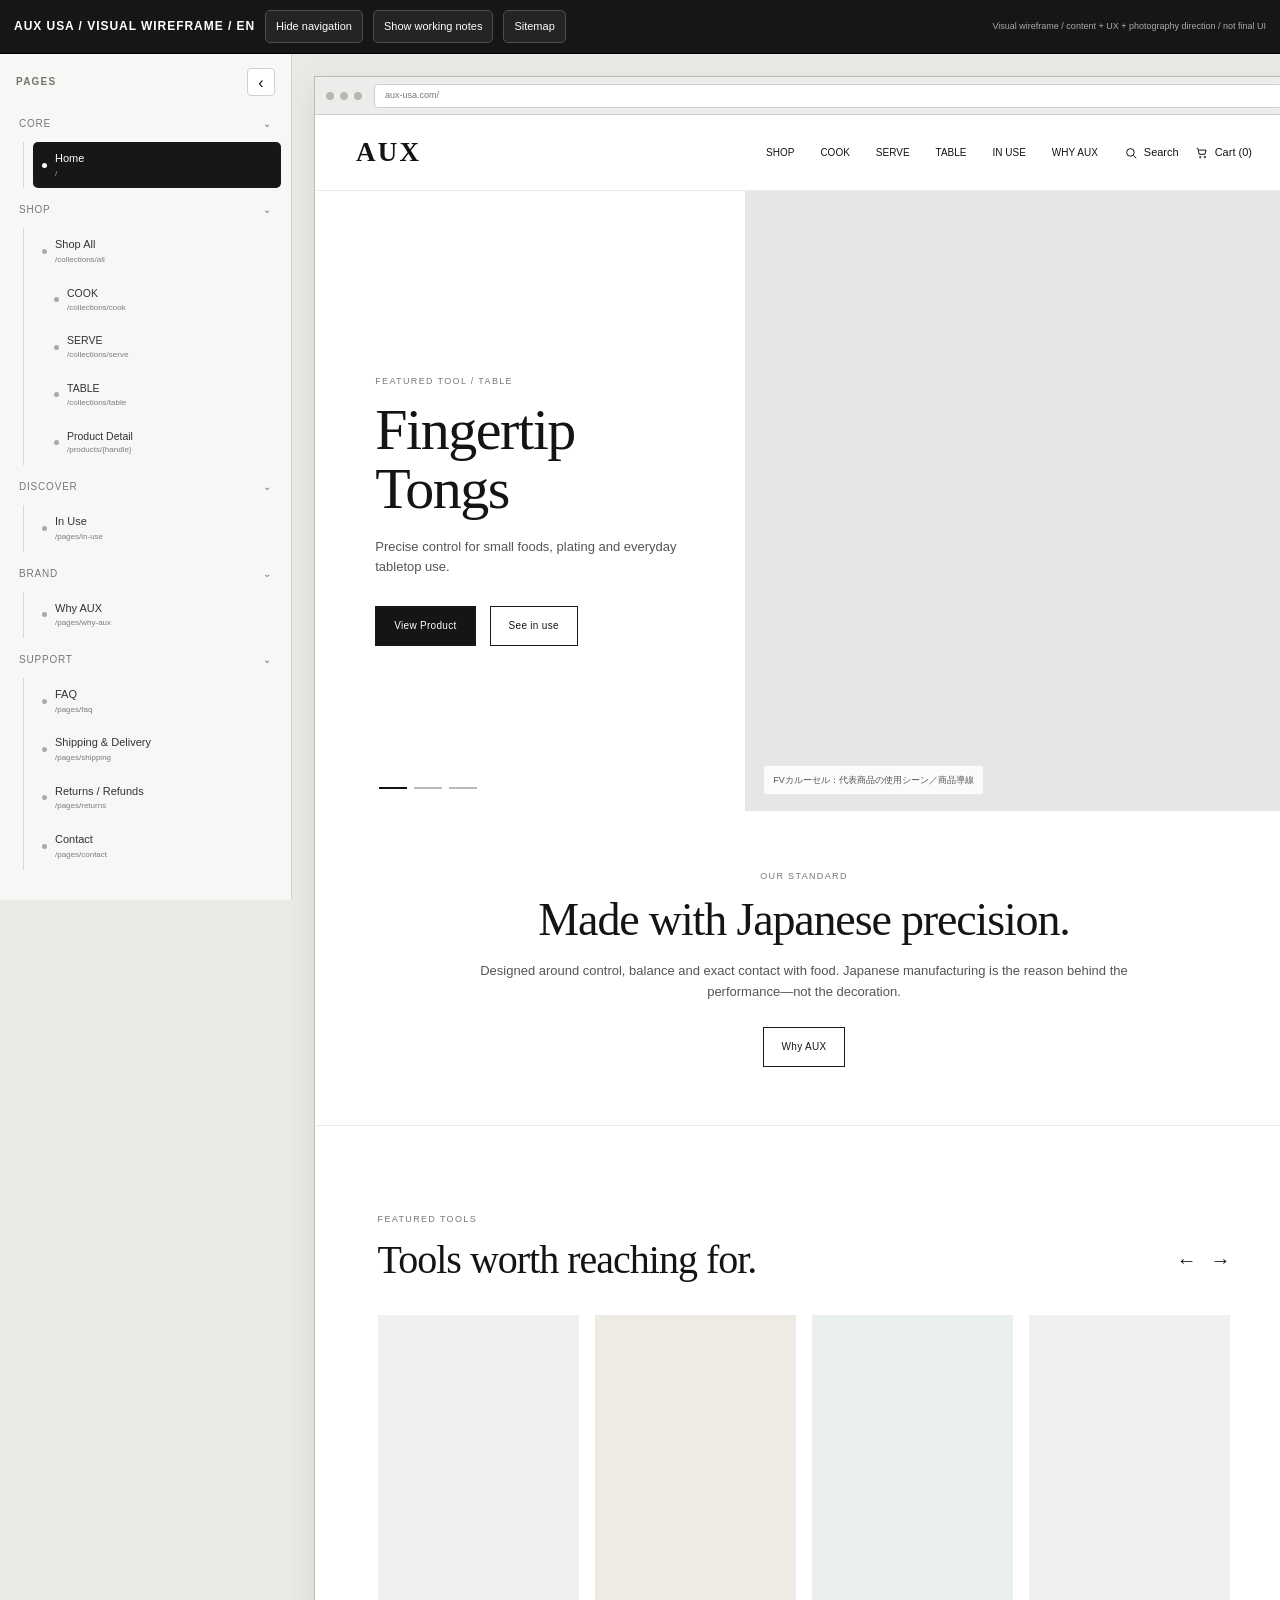
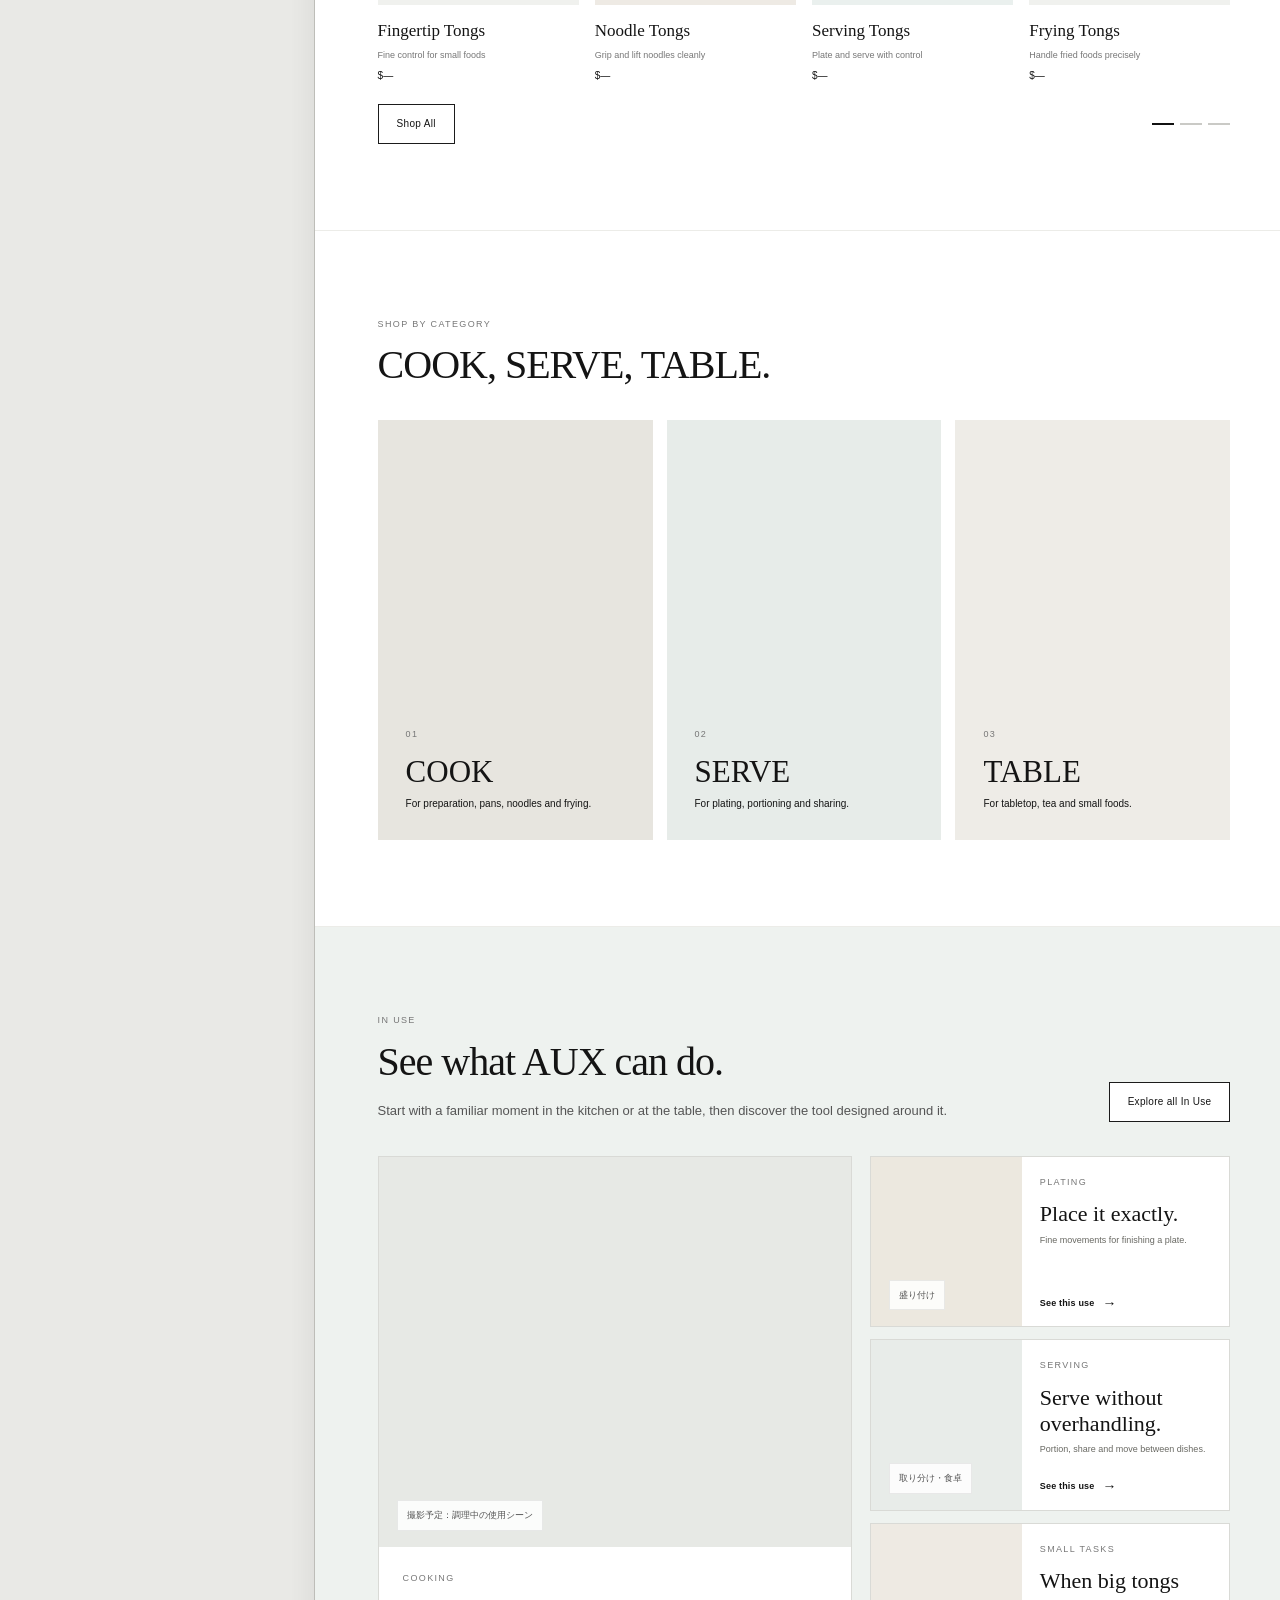
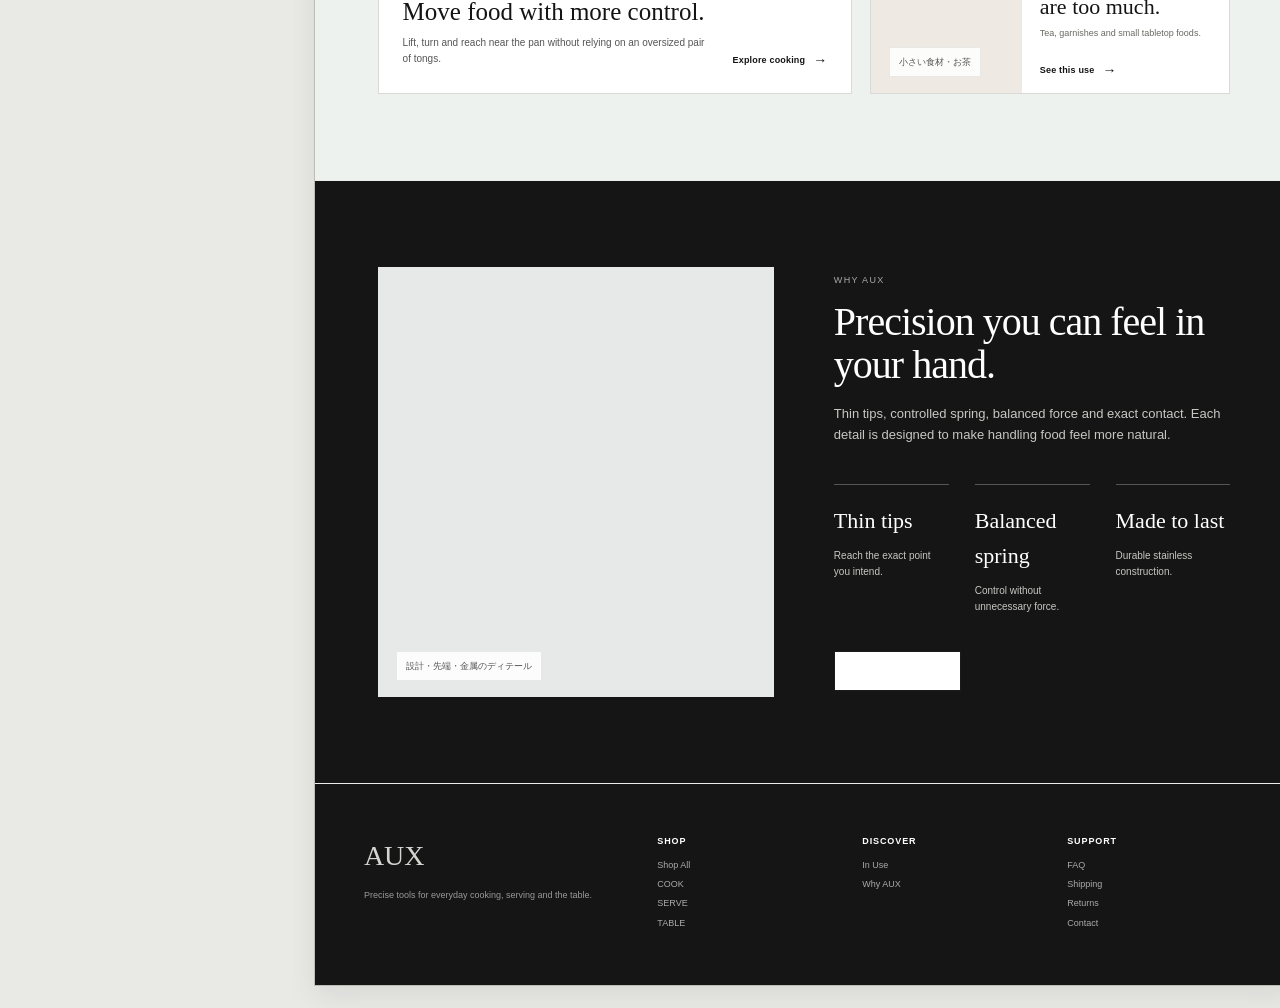
==== wireframe-en.html @ 01fc5cff "Add English visual wireframe entry point" ====
<!doctype html>
<html lang="en">
<head>
<meta charset="utf-8" />
<meta name="viewport" content="width=device-width,initial-scale=1" />
<title>AUX USA / Visual Wireframe / EN</title>
<link rel="stylesheet" href="wf-base.css" />
<link rel="stylesheet" href="wf-components.css" />
<link rel="stylesheet" href="wf-strategy-fixes.css" />
<style>
  .ja-note{display:none!important}
</style>
</head>
<body>
<div class="app" id="app">
  <div class="toolbar">
    <strong>AUX USA / VISUAL WIREFRAME / EN</strong>
    <button class="toolbtn" id="sideToggle">Hide navigation</button>
    <button class="toolbtn" id="metaToggle">Show working notes</button>
    <a class="toolbtn" href="index.html" style="text-decoration:none">Sitemap</a>
    <span class="grow"></span>
    <span style="font-size:9px;color:#aaa">Visual wireframe / content + UX + photography direction / not final UI</span>
  </div>
  <div class="layout" id="layout">
    <aside class="sidebar">
      <div class="side-head"><div class="side-title">PAGES</div><button class="collapse-side" id="sideIcon">‹</button></div>
      <div id="pageNav"></div>
    </aside>
    <main class="workspace"><div class="browser" id="browser"></div></main>
  </div>
</div>
<script src="wf-1.js"></script>
<script src="wf-2.js"></script>
<script src="wf-fv-rollback.js"></script>
<script src="wf-3.js"></script>
<script src="wf-4.js"></script>
<script src="wf-5.js"></script>
<script src="wf-6.js"></script>
<script src="wf-en-overrides.js"></script>
</body>
</html>
---- wf-base.css ----
:root{
  --app:#e9e9e6; --paper:#fff; --ink:#141414; --muted:#6f716e; --line:#d9dad6;
  --base:#ffffff; --main:#151515; --accent:#eef2ef;
  --soft:var(--accent); --warm:var(--accent); --cool:var(--accent); --metal:#d6d9d8;
  --sidebar:292px; --toolbar:54px; --radius:2px;
  --display: Georgia, "Times New Roman", serif;
  --sans: -apple-system,BlinkMacSystemFont,"Helvetica Neue",Arial,"Yu Gothic",Meiryo,sans-serif;
}
*{box-sizing:border-box} html{scroll-behavior:smooth} body{margin:0;background:var(--app);color:var(--ink);font-family:var(--sans);line-height:1.6}
button,a{font:inherit;color:inherit}.app{min-height:100vh}.toolbar{height:var(--toolbar);position:sticky;top:0;z-index:100;background:#161616;color:#fff;display:flex;align-items:center;gap:10px;padding:0 14px;border-bottom:1px solid #000}.toolbar strong{font-size:12px;letter-spacing:.08em}.toolbar .grow{flex:1}.toolbtn{border:1px solid #4e4e4e;background:#242424;color:#fff;border-radius:5px;padding:7px 10px;font-size:11px;cursor:pointer;text-decoration:none}.toolbtn:hover{background:#333}.toolbtn.active{background:#fff;color:#111;border-color:#fff}.layout{display:grid;grid-template-columns:var(--sidebar) minmax(0,1fr);min-height:calc(100vh - var(--toolbar));transition:grid-template-columns .2s ease}.layout.side-collapsed{grid-template-columns:58px minmax(0,1fr)}
.sidebar{position:sticky;top:var(--toolbar);height:calc(100vh - var(--toolbar));background:#f7f7f5;border-right:1px solid #cfcfcb;overflow:auto;padding:14px 10px;transition:padding .2s}.side-collapsed .sidebar{padding:14px 8px}.side-head{display:flex;align-items:center;justify-content:space-between;gap:8px;margin:0 6px 12px}.side-title{font-size:10px;font-weight:700;letter-spacing:.12em;color:#73736f}.collapse-side{border:1px solid #d0d0cc;background:#fff;width:28px;height:28px;border-radius:4px;cursor:pointer}.side-collapsed .side-title,.side-collapsed .group-label,.side-collapsed .nav-text,.side-collapsed .subnav,.side-collapsed .group-chevron{display:none}.side-collapsed .collapse-side{margin:auto}.nav-group{margin:6px 0}.group-btn{width:100%;display:flex;align-items:center;gap:8px;border:0;background:transparent;padding:8px 9px;font-size:10px;color:#777;text-transform:uppercase;letter-spacing:.08em;cursor:pointer}.group-chevron{margin-left:auto;font-size:10px;transition:transform .15s}.nav-group.closed .group-chevron{transform:rotate(-90deg)}.subnav{display:block;margin-left:13px;border-left:1px solid #d8d8d4;padding-left:9px}.nav-group.closed .subnav{display:none}.page-link{width:100%;border:0;background:transparent;text-align:left;display:flex;align-items:center;gap:8px;padding:8px 9px;margin:2px 0;border-radius:5px;font-size:11px;color:#333;cursor:pointer}.page-link:hover{background:#ecece8}.page-link.active{background:#171717;color:#fff}.page-link .dotnav{width:5px;height:5px;background:#aaa;border-radius:50%;flex:0 0 auto}.page-link.active .dotnav{background:#fff}.page-link.level2{font-size:10.5px}.page-link small{display:block;font-size:8px;opacity:.62}.workspace{padding:22px;overflow:auto;min-width:0}.side-collapsed .workspace{padding-left:28px}.browser{width:min(1440px,100%);min-width:980px;margin:0 auto;background:var(--paper);border:1px solid #bdbdb8;box-shadow:0 10px 30px rgba(0,0,0,.08)}.browser-chrome{height:38px;background:#ececea;border-bottom:1px solid #cfcfcb;display:flex;align-items:center;padding:0 11px;gap:6px}.traffic{width:8px;height:8px;border-radius:50%;background:#b7b7b3}.address{margin-left:6px;background:#fff;border:1px solid #d0d0cc;border-radius:4px;height:24px;display:flex;align-items:center;padding:0 10px;font-size:9px;color:#777;flex:1}.site-header{height:76px;padding:0 4.2%;display:flex;align-items:center;border-bottom:1px solid #ecece8;background:#fff;gap:30px}.logo{font-family:var(--display);font-size:27px;letter-spacing:.08em;font-weight:700}.globalnav{display:flex;gap:26px;font-size:10px;text-transform:uppercase;letter-spacing:.09em;flex:1}.actions{display:flex;gap:12px;font-size:11px}.page-meta{display:none;background:#f1f1ee;border-bottom:1px solid #ddd;padding:10px 4.2%;font-size:10px;color:#62625e}.show-meta .page-meta{display:block}.page-meta b{color:#222}.page{background:#fff}.section{padding:86px 6.4%;border-bottom:1px solid #ecece8;position:relative}.section.compact{padding-top:58px;padding-bottom:58px}.section.soft{background:var(--soft)}.section.warm{background:var(--warm)}.section.cool{background:var(--cool)}.section.dark{background:var(--main);color:#fff}.eyebrow{font-size:9px;letter-spacing:.15em;text-transform:uppercase;color:#777;margin-bottom:12px}.dark .eyebrow{color:#aaa}.display{font-family:var(--display);font-weight:400;letter-spacing:-.025em}.h1{font-size:58px;line-height:1.02;margin:0;max-width:780px}.h2{font-size:40px;line-height:1.08;margin:0}.h3{font-family:var(--display);font-size:25px;font-weight:400;line-height:1.2;margin:0}.lead{font-size:13px;color:#555;max-width:600px;margin:18px 0 0}.dark .lead{color:#c7c7c3}.tiny{font-size:10px;color:#777}.row{display:flex;gap:14px;align-items:center;flex-wrap:wrap}.btn{display:inline-flex;align-items:center;justify-content:center;text-decoration:none;border:1px solid #1b1b1b;padding:11px 18px;font-size:10px;letter-spacing:.03em;background:#fff;min-height:40px}.btn.black{background:var(--main);color:#fff}.btn.ghost{background:transparent}.hero{padding:0;overflow:hidden}.hero-stage{height:620px;display:grid;grid-template-columns:44% 56%;position:relative}.hero-copy{padding:88px 9% 70px 14%;display:flex;flex-direction:column;justify-content:center;background:var(--base)}.hero-copy .lead{max-width:420px}.hero-visual{position:relative;background:linear-gradient(145deg,#dfe4e2 0%,#f1eee7 45%,#cfd4d1 100%);overflow:hidden}.photo-label{position:absolute;left:18px;bottom:16px;background:rgba(255,255,255,.86);padding:7px 9px;font-size:9px;color:#555;border:1px solid rgba(0,0,0,.08)}.hero-pages{position:absolute;left:6.5%;bottom:22px;display:flex;gap:7px}.hero-pages span{width:28px;height:2px;background:#bbb}.hero-pages .on{background:#111}.split{display:grid;grid-template-columns:1fr 1fr;gap:7%;align-items:center}.split.reverse .visualbox{order:2}.visualbox{min-height:430px;background:linear-gradient(145deg,#ecebe6,#d9dcda);position:relative;overflow:hidden}.visualbox.food{background:linear-gradient(140deg,#e6e0d6 0,#f3f2ed 50%,#d6ddd8 100%)}.visualbox.table{background:linear-gradient(150deg,#dfddd6,#f7f6f0)}.visualbox.metal{background:linear-gradient(135deg,#f4f4f2,#c6ccca 48%,#e8e9e6)}.caption{font-size:9px;color:#777;margin-top:9px}.ref{display:none;position:absolute;right:18px;top:16px;background:#fff;border:1px solid #c9c9c5;color:#5a5a56;padding:4px 7px;font-size:8px;letter-spacing:.04em}.show-meta .ref{display:block}.brand-intro{text-align:center;max-width:850px;margin:0 auto}.brand-intro .h2{font-size:46px}.brand-intro .lead{margin:16px auto 0;max-width:650px}.product-strip{display:grid;grid-template-columns:repeat(4,1fr);gap:16px;margin-top:34px}.product-card{position:relative}.product-img{height:290px;background:linear-gradient(145deg,#f2f2ef,#dcdedb);position:relative;overflow:hidden}.product-img.warm{background:linear-gradient(145deg,#f1ede6,#ddd9d1)}.product-img.cool{background:linear-gradient(145deg,#eef3f2,#d7dfdd)}.product-name{font-family:var(--display);font-size:17px;margin-top:12px}.product-sub{font-size:9px;color:#777;margin-top:4px}.price{font-size:10px;margin-top:5px}.slider-foot{display:flex;justify-content:space-between;align-items:center;margin-top:20px}.pager{display:flex;gap:6px}.pager span{width:22px;height:2px;background:#cacac6}.pager span.on{background:#111}.cat-grid{display:grid;grid-template-columns:repeat(3,1fr);gap:14px;margin-top:34px}.cat{min-height:420px;position:relative;padding:28px;background:linear-gradient(150deg,#e8e6df,#d8ddda);display:flex;flex-direction:column;justify-content:flex-end;overflow:hidden}.cat:nth-child(2){background:linear-gradient(150deg,#e1e6e4,#f1eee7)}.cat:nth-child(3){background:linear-gradient(150deg,#eceae5,#d4d8d7)}.cat .h3{font-size:31px}.cat p{font-size:10px;margin:6px 0 0}.cat .scene-grid{display:grid;grid-template-columns:1.25fr .75fr .75fr;grid-template-rows:270px 270px;gap:14px;margin-top:32px}.scene{position:relative;background:linear-gradient(145deg,#ece9e1,#d6dbd8);padding:24px;display:flex;align-items:flex-end}.scene.big{grid-row:1/3}.scene:nth-child(3){background:linear-gradient(145deg,#e8eceb,#d9d5cd)}.scene:nth-child(4){background:linear-gradient(145deg,#e8e4dc,#f4f3ee)}.scene strong{font-family:var(--display);font-size:24px;font-weight:400}.scene small{display:block;font-size:9px;color:#666;margin-top:3px}.proof-grid{display:grid;grid-template-columns:repeat(3,1fr);gap:26px;margin-top:38px}.proof{border-top:1px solid #aaa;padding-top:18px}.proof b{font-family:var(--display);font-size:22px;font-weight:400}.proof p{font-size:10px;color:#666}.collection-hero{display:grid;grid-template-columns:38% 62%;min-height:460px}.collection-copy{padding:76px 15% 60px 16%;display:flex;flex-direction:column;justify-content:center}.collection-visual{background:linear-gradient(150deg,#e7e4dc,#d7ddda);position:relative}.filterbar{display:flex;gap:20px;justify-content:space-between;align-items:center;border-top:1px solid #ddd;border-bottom:1px solid #ddd;padding:16px 0;font-size:10px;margin-top:30px}.grid-products{display:grid;grid-template-columns:repeat(3,1fr);gap:24px 16px;margin-top:30px}.grid-products .product-img{height:330px}.inuse-list{display:grid;grid-template-columns:1fr 1fr;gap:14px;margin-top:30px}.use-card{min-height:430px;background:linear-gradient(145deg,#e6e2da,#d6ddda);padding:28px;display:flex;flex-direction:column;justify-content:flex-end}.use-card:nth-child(even){background:linear-gradient(145deg,#eff1ef,#ddd8d0)}.use-card .h3{font-size:30px}.use-products{display:flex;gap:7px;margin-top:12px}.chip{border:1px solid rgba(0,0,0,.25);background:rgba(255,255,255,.56);padding:5px 7px;font-size:8px}.pdp-top{display:grid;grid-template-columns:58% 42%;min-height:690px}.gallery{display:grid;grid-template-columns:1fr 1fr;gap:1px;background:#fff}.gallery .g{min-height:345px;background:linear-gradient(145deg,#efefec,#d8dcda);position:relative}.gallery .g:first-child{grid-row:span 2;min-height:690px;background:linear-gradient(145deg,#eeeae2,#d2d9d6)}.buybox{padding:68px 12%;position:sticky;top:0;align-self:start}.buybox .h2{font-size:39px}.stars{font-size:10px;letter-spacing:.08em;margin-top:12px}.buybox .price-big{font-size:18px;margin:12px 0}.divider{border-top:1px solid #ddd;margin:24px 0}.qty{display:flex;border:1px solid #aaa;width:110px;justify-content:space-between;padding:8px 11px;font-size:10px}.add{width:100%;margin-top:12px;background:#111;color:#fff;border:0;padding:14px;font-size:10px}.feature-stack .split{min-height:560px}.feature-copy{padding:30px 7%}.feature-copy .h2{font-size:34px}.specs{display:grid;grid-template-columns:repeat(4,1fr);gap:1px;background:#ddd;margin-top:28px;border:1px solid #ddd}.spec{background:#fff;padding:20px}.spec b{font-family:var(--display);font-size:18px;font-weight:400}.spec small{font-size:9px;color:#777;display:block}.compare{display:grid;grid-template-columns:repeat(3,1fr);gap:14px;margin-top:30px}.compare-card{border:1px solid #ddd;padding:18px}.compare-card .product-img{height:190px}.why-hero{padding:120px 8%;text-align:center;background:linear-gradient(160deg,#f5f4ef,#e7ece9)}.why-hero .h1{margin:0 auto;max-width:900px}.why-hero .lead{margin:22px auto 0}
---- wf-components.css ----
.story-steps{display:grid;grid-template-columns:repeat(4,1fr);gap:16px;margin-top:38px}.story-step{padding:24px;border-top:1px solid #999}.story-step span{font-family:var(--display);font-size:36px;color:#bbb}.story-step b{display:block;margin:10px 0 5px;font-size:11px}.story-step p{font-size:9px;color:#666}.support{max-width:860px;margin:0 auto}.faq-item{padding:20px 0;border-bottom:1px solid #ddd}.faq-q{display:flex;justify-content:space-between;font-size:12px;font-weight:600}.faq-a{font-size:10px;color:#666;margin-top:9px}.info-table{border-top:1px solid #ddd;margin-top:26px}.info-row{display:grid;grid-template-columns:190px 1fr;padding:16px 0;border-bottom:1px solid #ddd;font-size:10px}.form{display:grid;grid-template-columns:1fr 1fr;gap:14px;margin-top:28px}.field{display:flex;flex-direction:column;gap:6px;font-size:9px}.field.full{grid-column:1/-1}.input{border:1px solid #bbb;height:42px;background:#fff}.textarea{height:130px}.site-footer{padding:50px 5%;background:#161616;color:#d4d4d0}.footer-grid{display:grid;grid-template-columns:1.5fr repeat(3,1fr);gap:28px}.footer-logo{font-family:var(--display);font-size:28px}.footer-col b{display:block;font-size:9px;text-transform:uppercase;letter-spacing:.1em;color:#fff;margin-bottom:9px}.footer-col span{display:block;font-size:9px;color:#aaa;margin:5px 0}.anno{display:none;border:1px dashed #a7a7a3;background:#f3f3f0;padding:10px 12px;font-size:9px;color:#555;margin-top:14px}.show-meta .anno{display:block}.arrow{font-size:20px}.mobile-note{display:none}
@media(max-width:1000px){.browser{min-width:880px}.workspace{padding:12px}.h1{font-size:48px}.product-strip{grid-template-columns:repeat(2,1fr)}.cat-grid{grid-template-columns:1fr 1fr}.cat-grid .cat:last-child{grid-column:1/-1}.globalnav{display:none}.pdp-top{grid-template-columns:55% 45%}}
.clickable,[data-go],[data-anchor]{cursor:pointer}.clickable{transition:opacity .16s ease,transform .16s ease}.clickable:hover{opacity:.88}.product-card.clickable:hover{transform:translateY(-2px)}
.site-header{justify-content:space-between}.header-right{margin-left:auto;display:flex;align-items:center;gap:26px}.globalnav{flex:none;align-items:center}.globalnav button,.actions button{border:0;background:transparent;padding:0;color:inherit;font:inherit;cursor:pointer}.globalnav button:hover,.actions button:hover{text-decoration:underline;text-underline-offset:4px}.actions{display:flex;gap:16px;align-items:center}.action-item{display:inline-flex;align-items:center;gap:6px}.action-item svg{width:14px;height:14px;stroke:currentColor;fill:none;stroke-width:1.7}.logo{cursor:pointer}
.hero-visual,.product-img,.cat,.collection-visual,.gallery .g,.visualbox,.scene,.use-card,.why-art{background-image:none!important}.hero-visual{background:#e4e7e4}.product-img{background:#f0f1ee}.product-img.warm{background:#eeeae4}.product-img.cool{background:#eaf0ee}.cat{background:#e7e5df}.cat:nth-child(2){background:#e7ece9}.cat:nth-child(3){background:#eeece7}.collection-visual{background:#e3e7e4}.gallery .g{background:#eef0ed}.gallery .g:first-child{background:#e6e8e4}.visualbox{background:#e7e9e5}.visualbox.food{background:#ece8df}.visualbox.table{background:#eceae4}.visualbox.metal{background:#e6e9e7}.scene{background:#ebe8e0}.scene:nth-child(3){background:#e8ecea}.scene:nth-child(4){background:#eeeae3}.use-card{background:#e9e6de}.use-card:nth-child(even){background:#e8ece9}
.shop-category-row{display:grid;grid-template-columns:repeat(3,1fr);gap:12px;margin-top:28px}.shop-category{border:1px solid #d7d7d2;padding:20px;background:#fafaf8}.shop-category b{font-family:var(--display);font-size:22px;font-weight:400}.shop-category p{font-size:9px;color:#696963;margin:5px 0 0}.collection-benefits{display:grid;grid-template-columns:repeat(3,1fr);gap:1px;background:#ddd;border:1px solid #ddd;margin:0}.collection-benefit{background:#fff;padding:22px}.collection-benefit b{font-family:var(--display);font-size:20px;font-weight:400}.collection-benefit p{font-size:9px;color:#696963;margin:5px 0 0}
.use-hero{padding:110px 7% 90px;text-align:center;background:var(--accent)}.use-hero .h1{margin:0 auto;max-width:920px}.use-hero .lead{margin:20px auto 0}.use-jump-grid{display:grid;grid-template-columns:repeat(2,1fr);gap:14px;margin-top:36px}.use-jump{min-height:300px;padding:26px;background:#e7e8e3;display:flex;flex-direction:column;justify-content:flex-end;position:relative}.use-jump:nth-child(2){background:#ece7df}.use-jump:nth-child(3){background:#e5ebe8}.use-jump:nth-child(4){background:#eeeae5}.use-jump .h3{font-size:30px}.use-jump p{font-size:10px;color:#65655f;max-width:420px;margin:7px 0 0}.use-detail{display:grid;grid-template-columns:48% 52%;min-height:570px}.use-detail.reverse{grid-template-columns:52% 48%}.use-detail.reverse .use-detail-visual{order:2}.use-detail-visual{background:#e7e9e5;min-height:570px;position:relative}.use-detail-copy{padding:70px 10%;display:flex;flex-direction:column;justify-content:center}.use-detail-copy .lead{max-width:520px}.micro-list{display:grid;grid-template-columns:1fr 1fr;gap:8px;margin:24px 0}.micro{border-top:1px solid #bbb;padding:12px 0;font-size:9px;color:#5f5f5a}.related-tools{display:flex;gap:8px;flex-wrap:wrap}.related-tools button{border:1px solid #aaa;background:#fff;padding:7px 9px;font-size:8px;cursor:pointer}.use-bridge{text-align:center;max-width:860px;margin:auto}.use-bridge .lead{margin:16px auto 0}
.review-summary{display:grid;grid-template-columns:240px 1fr;gap:46px;align-items:start;margin-top:32px}.review-score{text-align:center;border-right:1px solid #ddd;padding-right:42px}.review-score .num{font-family:var(--display);font-size:58px;line-height:1}.rating-bars{display:grid;gap:8px}.rating-row{display:grid;grid-template-columns:46px 1fr 34px;gap:9px;align-items:center;font-size:9px;color:#666}.bar{height:6px;background:#e4e4e0;position:relative}.bar i{display:block;height:100%;background:#202020}.review-list{border-top:1px solid #ddd;margin-top:38px}.review{display:grid;grid-template-columns:180px 1fr;gap:34px;padding:24px 0;border-bottom:1px solid #ddd}.review-meta{font-size:9px;color:#70706a}.review-body b{display:block;font-size:11px;margin:5px 0}.review-body p{font-size:10px;color:#5e5e59;margin:0;max-width:700px}
.why-hero{background:var(--accent)}.why-intro{text-align:center;max-width:870px;margin:auto}.why-intro .lead{margin:18px auto 0}.why-collage{height:680px;position:relative;background:var(--base);overflow:hidden}.why-art{position:absolute;background:#e3e6e3}.why-art.a{left:4%;top:7%;width:31%;height:40%}.why-art.b{right:5%;top:2%;width:25%;height:32%;background:#ece7de}.why-art.c{left:8%;bottom:5%;width:24%;height:31%;background:#e8ece9}.why-art.d{right:8%;bottom:6%;width:31%;height:38%;background:#e7e5df}.why-center{position:absolute;z-index:2;left:50%;top:50%;transform:translate(-50%,-50%);width:min(580px,54%);background:rgba(255,255,255,.9);padding:42px 48px;text-align:center}.why-center .lead{margin:15px auto 0}.precision-grid{display:grid;grid-template-columns:repeat(3,1fr);gap:14px;margin-top:32px}.precision-card{border:1px solid #d8d8d3;padding:24px;min-height:180px}.precision-card span{font-family:var(--display);font-size:34px;color:#bbb}.precision-card b{display:block;font-size:11px;margin:8px 0}.precision-card p{font-size:9px;color:#676762;margin:0}.why-band{padding:105px 7%;text-align:center;background:var(--main);color:#fff}.why-band .h2{font-size:50px;max-width:900px;margin:auto}.why-band .lead{margin:20px auto 0;color:#c7c7c2}.why-band .eyebrow{color:#aaa}
@media(max-width:980px){.header-right{gap:16px}.globalnav{gap:14px}.use-detail,.use-detail.reverse{grid-template-columns:1fr}.use-detail.reverse .use-detail-visual{order:0}.review-summary{grid-template-columns:1fr}.review-score{border-right:0;border-bottom:1px solid #ddd;padding:0 0 26px}.precision-grid,.shop-category-row,.collection-benefits{grid-template-columns:1fr}}
.page,.section,.collection-copy{background-color:var(--base)}
.section.soft,.section.warm,.section.cool{background-color:var(--accent)}
.site-footer,.section.dark,.why-band{background-color:var(--main)}
.home-use-layout{display:grid;grid-template-columns:minmax(0,1.35fr) minmax(360px,.85fr);gap:18px;margin-top:34px}
.home-use-feature,.home-use-row,.pdp-use-card{border:1px solid #d9dad6;background:var(--base);transition:transform .16s ease,box-shadow .16s ease}
.home-use-feature:hover,.home-use-row:hover,.pdp-use-card:hover{transform:translateY(-2px);box-shadow:0 7px 20px rgba(0,0,0,.055)}
.home-use-feature{display:grid;grid-template-rows:390px auto;min-width:0}.home-use-visual{position:relative;background:#e7e9e5;min-height:0}.home-use-copy{padding:24px 24px 26px;display:grid;grid-template-columns:1fr auto;gap:20px;align-items:end}.home-use-copy .lead{margin-top:8px;font-size:10px;max-width:520px}.home-use-list{display:grid;grid-template-rows:repeat(3,1fr);gap:12px}.home-use-row{display:grid;grid-template-columns:42% 1fr;min-height:160px;overflow:hidden}.home-use-thumb{position:relative;background:#ece8df;min-height:160px}.home-use-row:nth-child(2) .home-use-thumb{background:#e8ece9}.home-use-row:nth-child(3) .home-use-thumb{background:#eeeae3}.home-use-row-copy{padding:18px 18px 16px;display:flex;flex-direction:column;justify-content:center}.home-use-row-copy .h3{font-size:22px}.home-use-row-copy p{font-size:9px;color:#696963;margin:5px 0 10px}.use-link{display:inline-flex;align-items:center;gap:8px;font-size:9px;font-weight:700;letter-spacing:.02em}.use-link .arr{font-size:14px;line-height:1}.pdp-use-head{display:flex;align-items:end;justify-content:space-between;gap:20px}.pdp-use-grid{display:grid;grid-template-columns:repeat(3,1fr);gap:16px;margin-top:30px}.pdp-use-card{display:grid;grid-template-rows:250px auto;overflow:hidden}.pdp-use-visual{position:relative;background:#e8ebe7}.pdp-use-card:nth-child(2) .pdp-use-visual{background:#ece8df}.pdp-use-card:nth-child(3) .pdp-use-visual{background:#e9ecea}.pdp-use-copy{padding:19px 20px 21px}.pdp-use-copy .h3{font-size:23px}.pdp-use-copy p{font-size:9px;color:#696963;margin:6px 0 12px}.palette-note{display:none}.show-meta .palette-note{display:block}
.ja-note{margin:10px 0 0;padding-left:10px;border-left:2px solid #b8bab5;color:#74766f;font-size:9px;line-height:1.65;max-width:680px}.brand-intro .ja-note,.why-intro .ja-note,.use-bridge .ja-note,.why-band .ja-note{margin-left:auto;margin-right:auto}.dark .ja-note,.why-band .ja-note{color:#bfc1bc;border-left-color:#62645f}.home-use-row-copy,.pdp-use-copy{display:flex;flex-direction:column;height:100%}.home-use-row-copy{justify-content:flex-start}.home-use-row-copy .use-link,.pdp-use-copy .use-link{margin-top:auto;padding-top:12px}.home-use-copy{height:100%}.home-use-copy .use-link{align-self:end}.section.dark .proof{border-top-color:#555}.section.dark .proof p{color:#c7c7c3}.section.dark .proof b{color:#fff}
@media(max-width:1080px){.home-use-layout{grid-template-columns:1fr}.home-use-list{grid-template-columns:repeat(3,1fr);grid-template-rows:none}.home-use-row{grid-template-columns:1fr;grid-template-rows:170px auto}.home-use-thumb{min-height:170px}.pdp-use-grid{grid-template-columns:1fr 1fr}}
@media(max-width:760px){.home-use-list,.pdp-use-grid{grid-template-columns:1fr}.home-use-feature{grid-template-rows:300px auto}.home-use-row{grid-template-columns:38% 1fr;grid-template-rows:none}.home-use-thumb{min-height:150px}}
---- wf-strategy-fixes.css ----
.product-hero-stage{min-height:650px;position:relative;background:var(--accent);overflow:hidden}
.product-hero-visual{position:absolute;inset:0 auto 0 0;width:74%;background:#e4e7e4}
.product-hero-panel{position:absolute;right:5.5%;top:50%;transform:translateY(-50%);width:38%;min-height:430px;background:rgba(255,255,255,.97);border-top:2px solid var(--main);padding:46px 48px 40px;display:flex;flex-direction:column;box-shadow:0 18px 42px rgba(0,0,0,.07)}
.product-hero-panel .h1{font-size:54px;max-width:520px}.product-hero-panel .lead{max-width:430px}.product-hero-top,.product-hero-bottom{display:flex;align-items:center;justify-content:space-between;gap:20px}.product-hero-index{font-size:9px;color:#777;letter-spacing:.08em}.product-hero-bottom{margin-top:auto;padding-top:44px;font-size:9px;color:#777}.product-hero-bottom .pager{margin-left:auto}
.featured-two{grid-template-columns:repeat(2,minmax(0,1fr));max-width:900px}.featured-two .product-img{height:360px}
.purchase-assurance{display:grid;grid-template-columns:1fr 1fr;gap:1px;background:#ddd;border:1px solid #ddd;margin-top:16px}.purchase-assurance>button,.purchase-assurance>div{border:0;background:#fff;text-align:left;padding:13px 12px;display:flex;flex-direction:column;gap:2px;min-height:58px;cursor:pointer}.purchase-assurance>div:last-child{grid-column:1/-1}.purchase-assurance b{font-size:9px}.purchase-assurance span{font-size:8px;color:#777}
.use-photo-label{position:absolute;left:20px;top:18px;background:rgba(255,255,255,.82);border:1px solid rgba(0,0,0,.07);padding:6px 8px;font-size:8px;color:#666;z-index:2}
.friction-map{margin-top:34px;border-top:1px solid #d9d9d4}.friction-row{display:grid;grid-template-columns:repeat(3,1fr);border-bottom:1px solid #d9d9d4}.friction-row>div{padding:22px 24px;border-right:1px solid #d9d9d4;min-height:120px}.friction-row>div:last-child{border-right:0}.friction-row span{display:block;font-size:8px;letter-spacing:.12em;color:#888;margin-bottom:9px}.friction-row b{font-family:var(--display);font-weight:400;font-size:20px;line-height:1.25}
.evidence-grid{display:grid;grid-template-columns:repeat(4,1fr);gap:14px;margin-top:34px}.evidence-card{border:1px solid #d8d8d3;background:#fff}.evidence-visual{height:190px;background:#e7e9e5;position:relative}.evidence-card:nth-child(2) .evidence-visual{background:#ece8df}.evidence-card:nth-child(3) .evidence-visual{background:#e8ece9}.evidence-card:nth-child(4) .evidence-visual{background:#eeece7}.evidence-card>b,.evidence-card>p{display:block;margin-left:18px;margin-right:18px}.evidence-card>b{font-size:11px;margin-top:16px}.evidence-card>p{font-size:9px;color:#686862;margin-top:6px;margin-bottom:18px}
@media(max-width:1080px){.product-hero-visual{width:70%}.product-hero-panel{right:4%;width:44%;padding:38px}.product-hero-panel .h1{font-size:46px}.evidence-grid{grid-template-columns:1fr 1fr}}
@media(max-width:900px){.friction-row{grid-template-columns:1fr}.friction-row>div{border-right:0;border-bottom:1px solid #e1e1dc}.friction-row>div:last-child{border-bottom:0}.featured-two{grid-template-columns:1fr 1fr}}
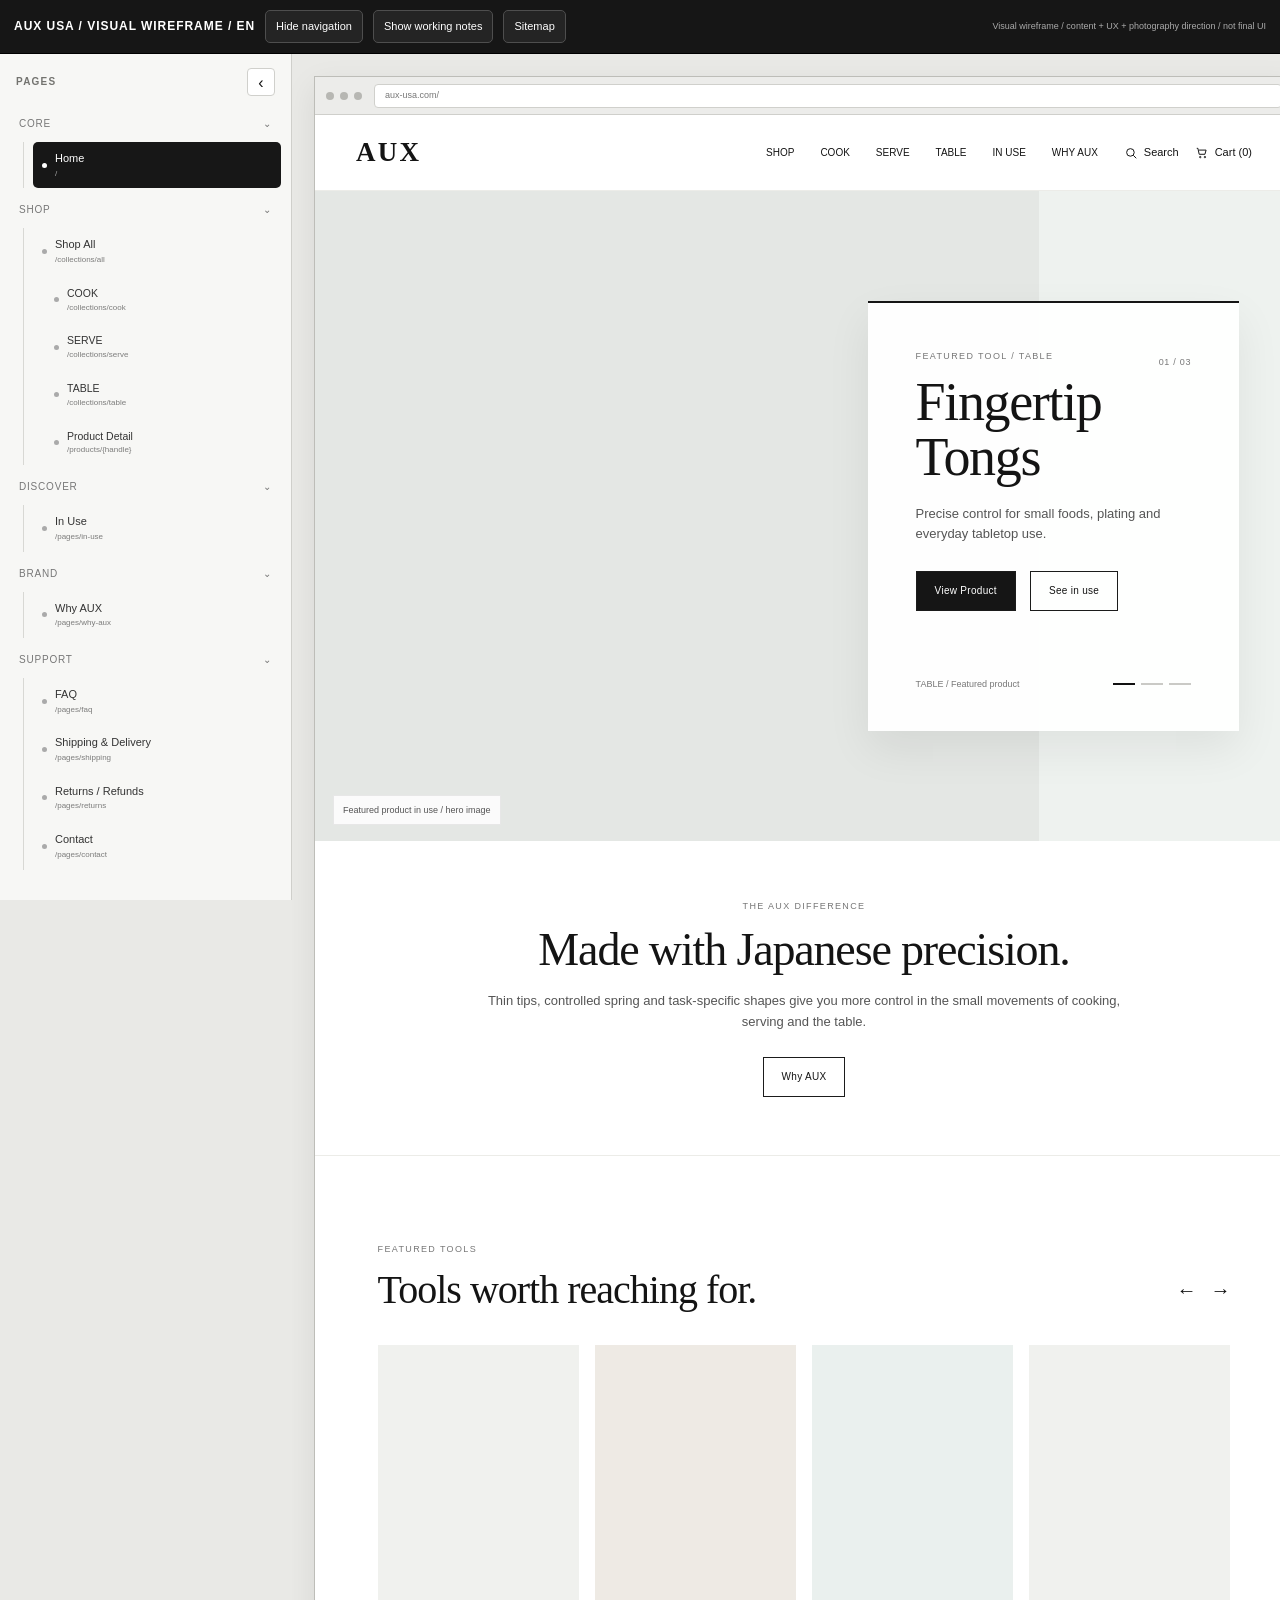
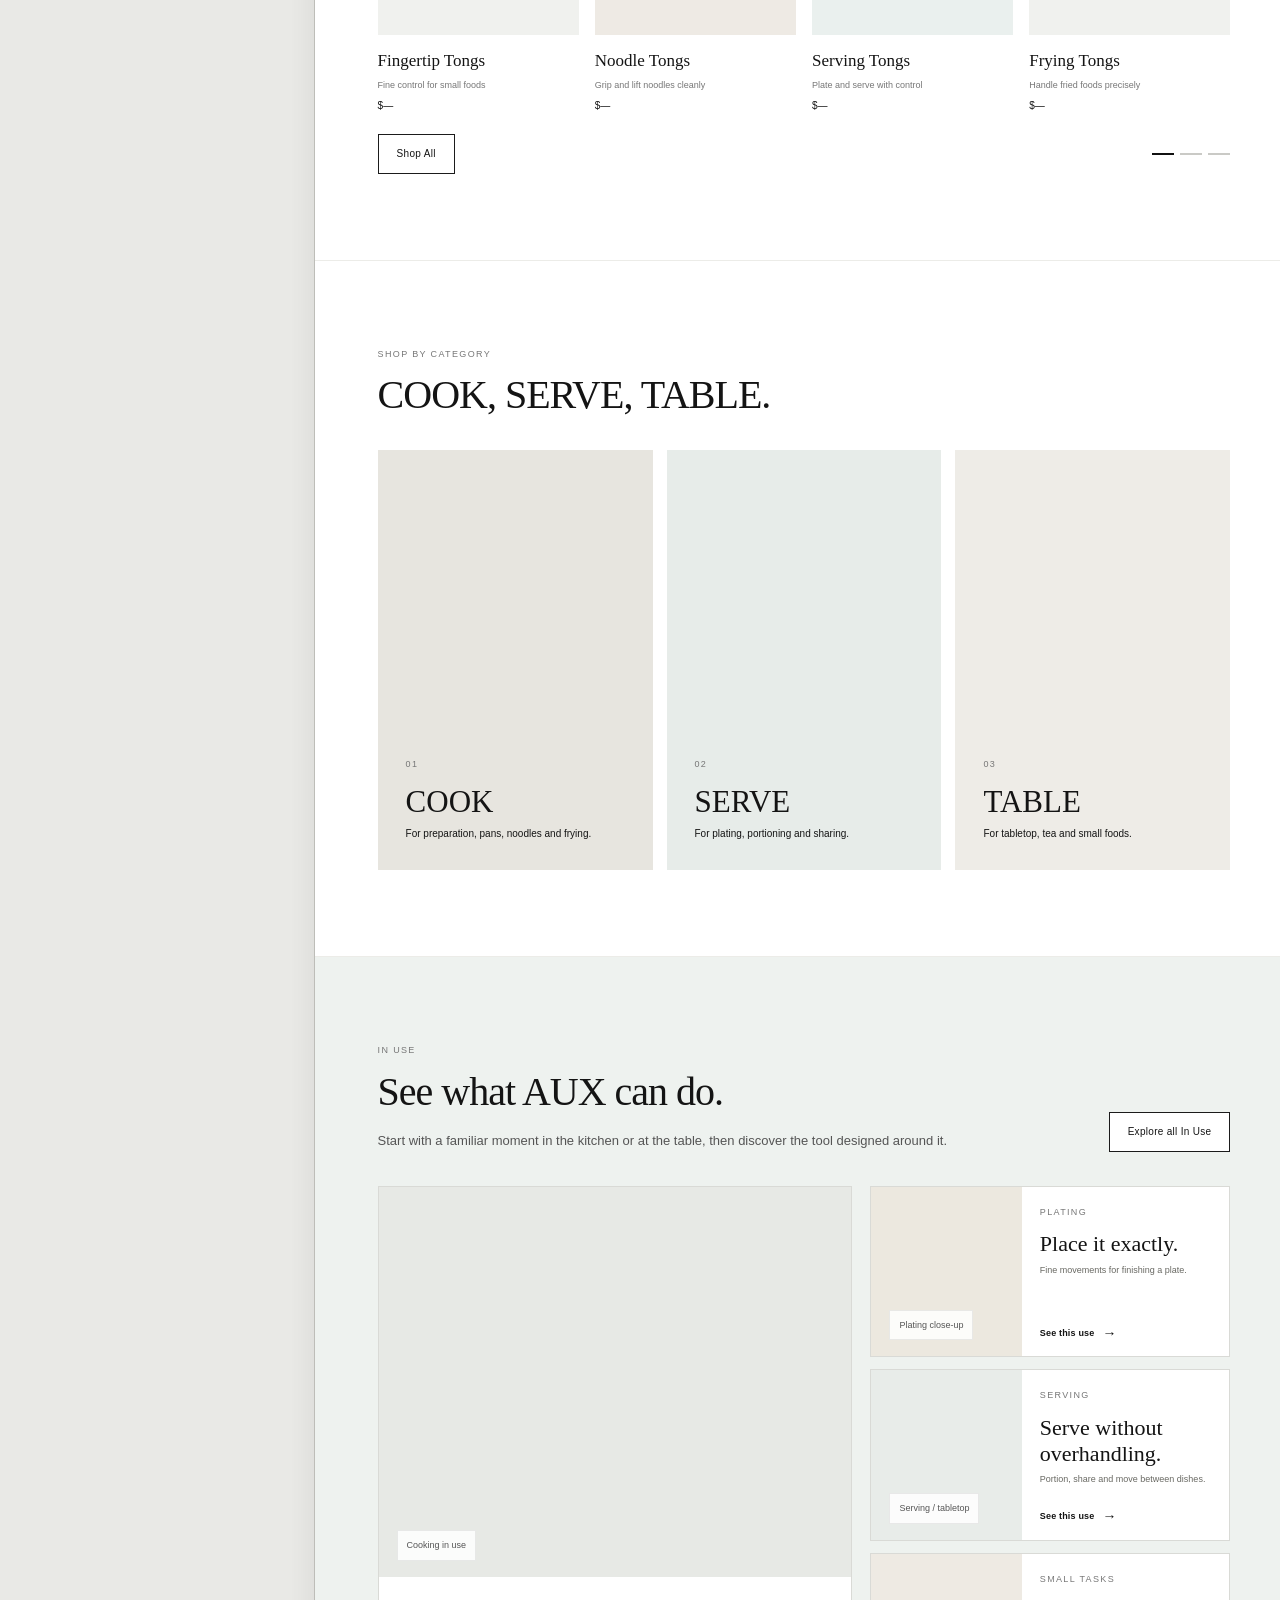
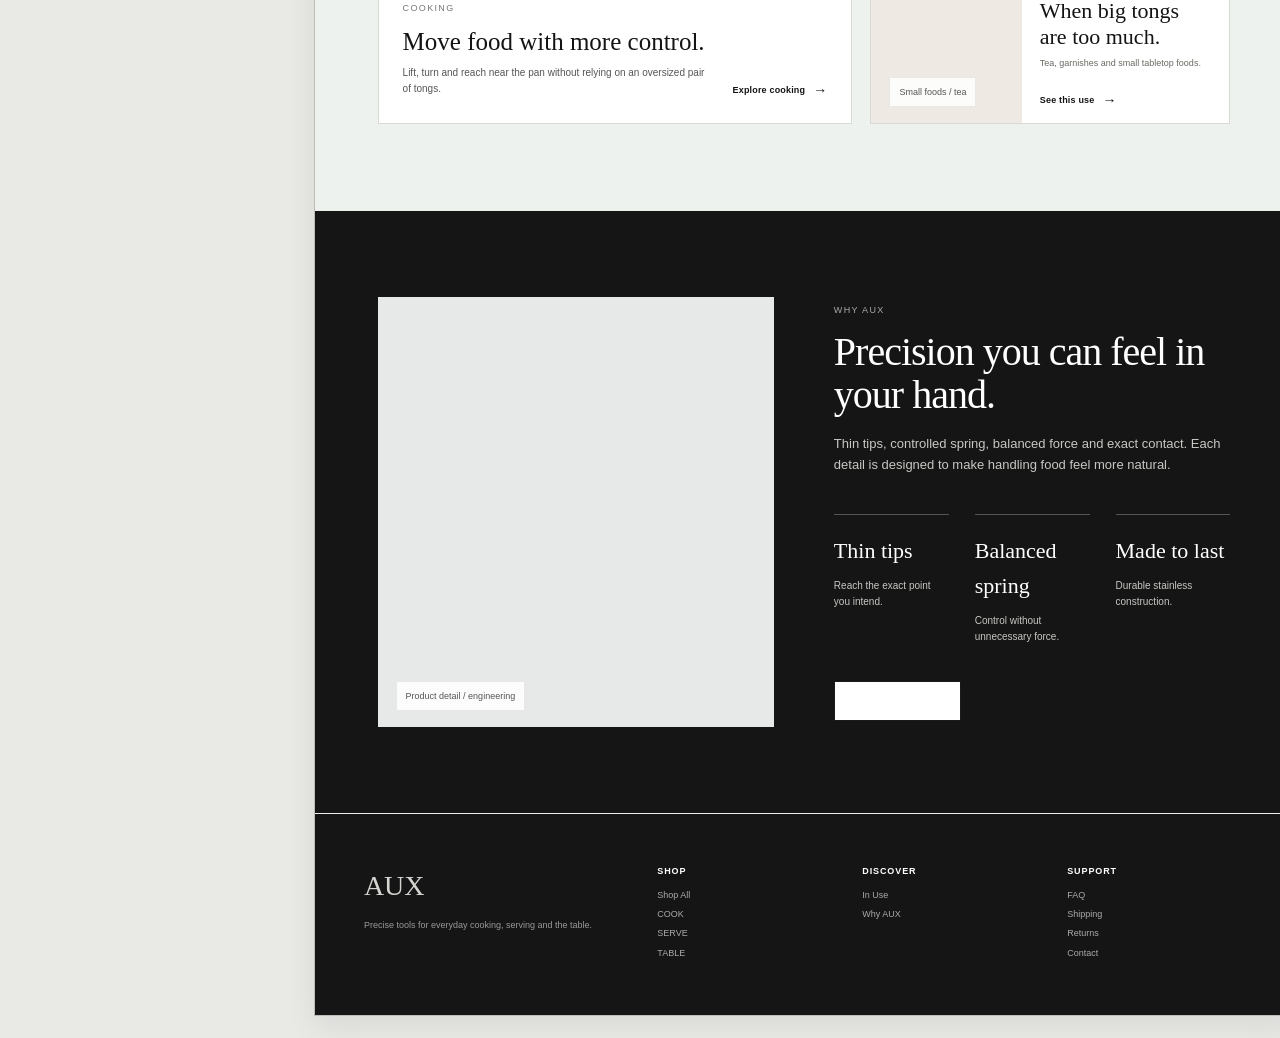
==== commit f7d87778: "Load refined English detail wireframes" ====
--- a/wireframe-en.html
+++ b/wireframe-en.html
@@ -37,5 +37,6 @@
 <script src="wf-5.js"></script>
 <script src="wf-6.js"></script>
 <script src="wf-en-overrides.js"></script>
+<script src="wf-en-detail-overrides.js"></script>
 </body>
 </html>
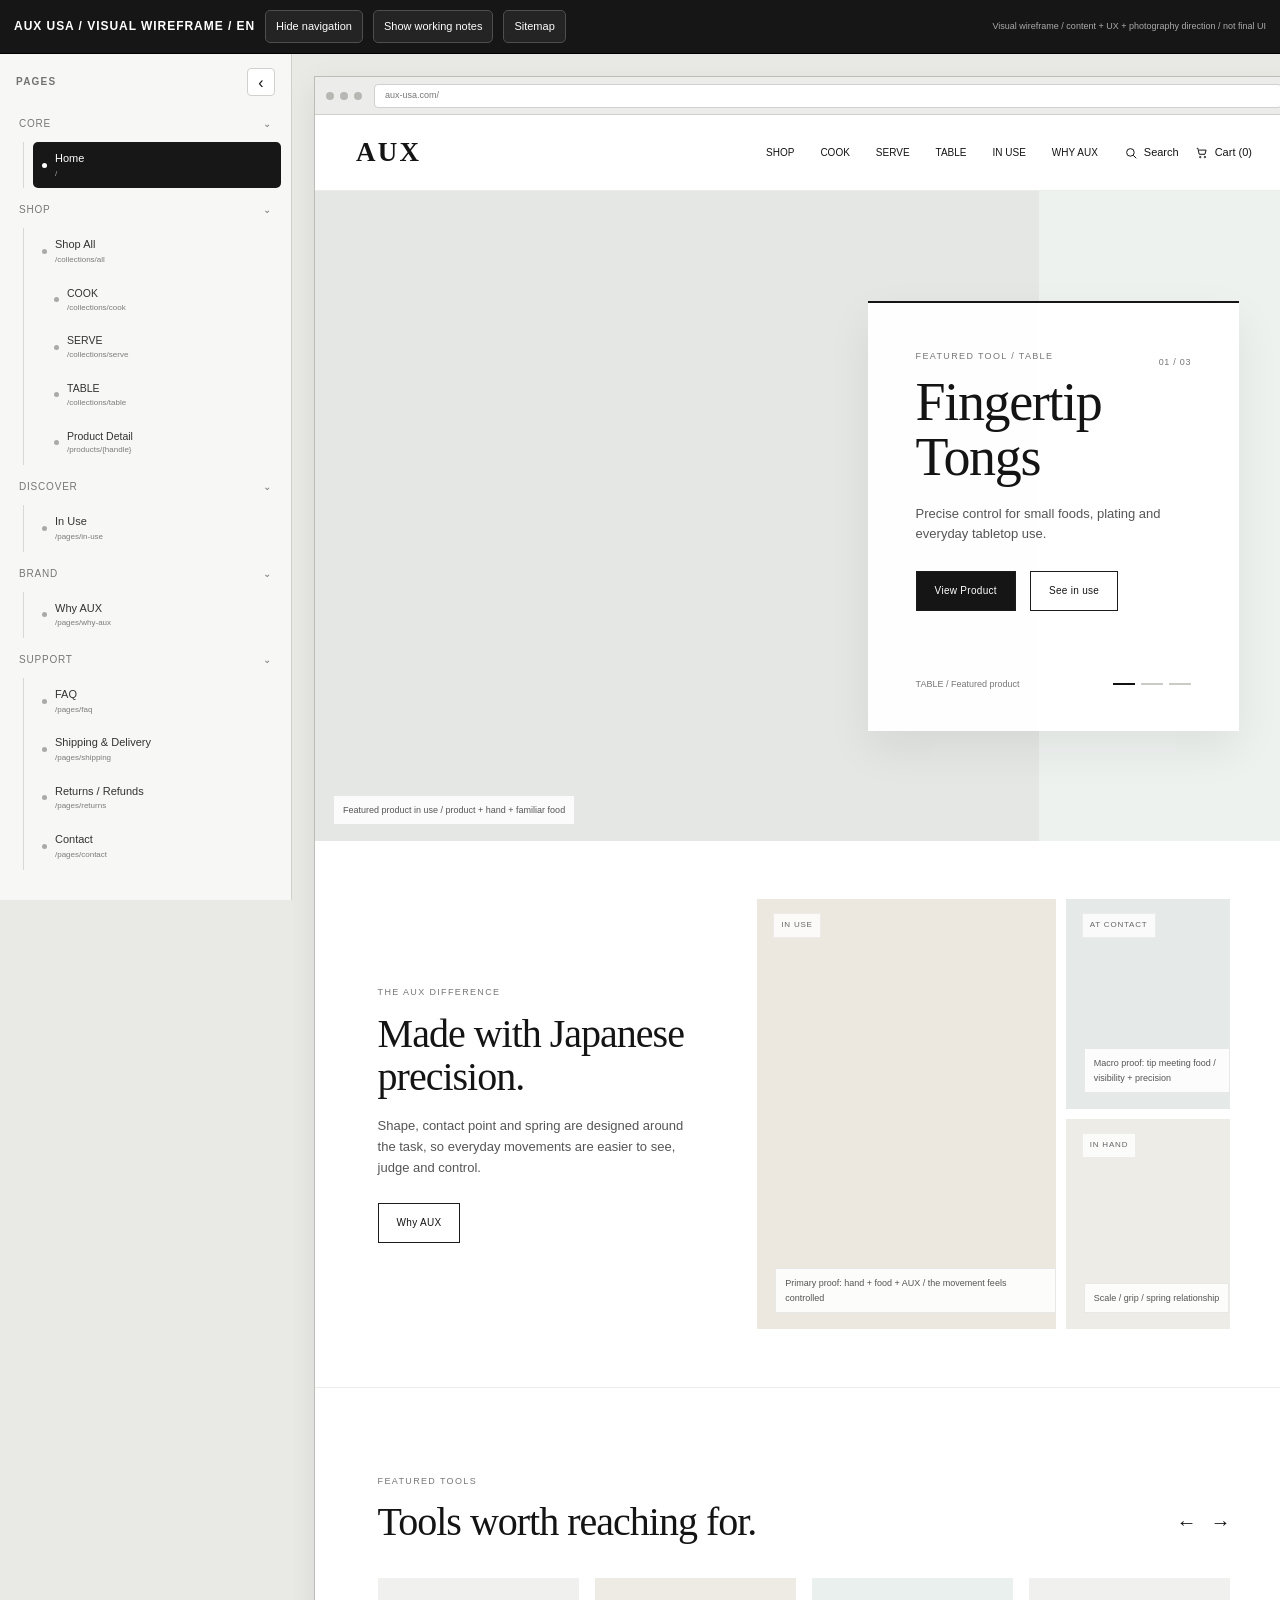
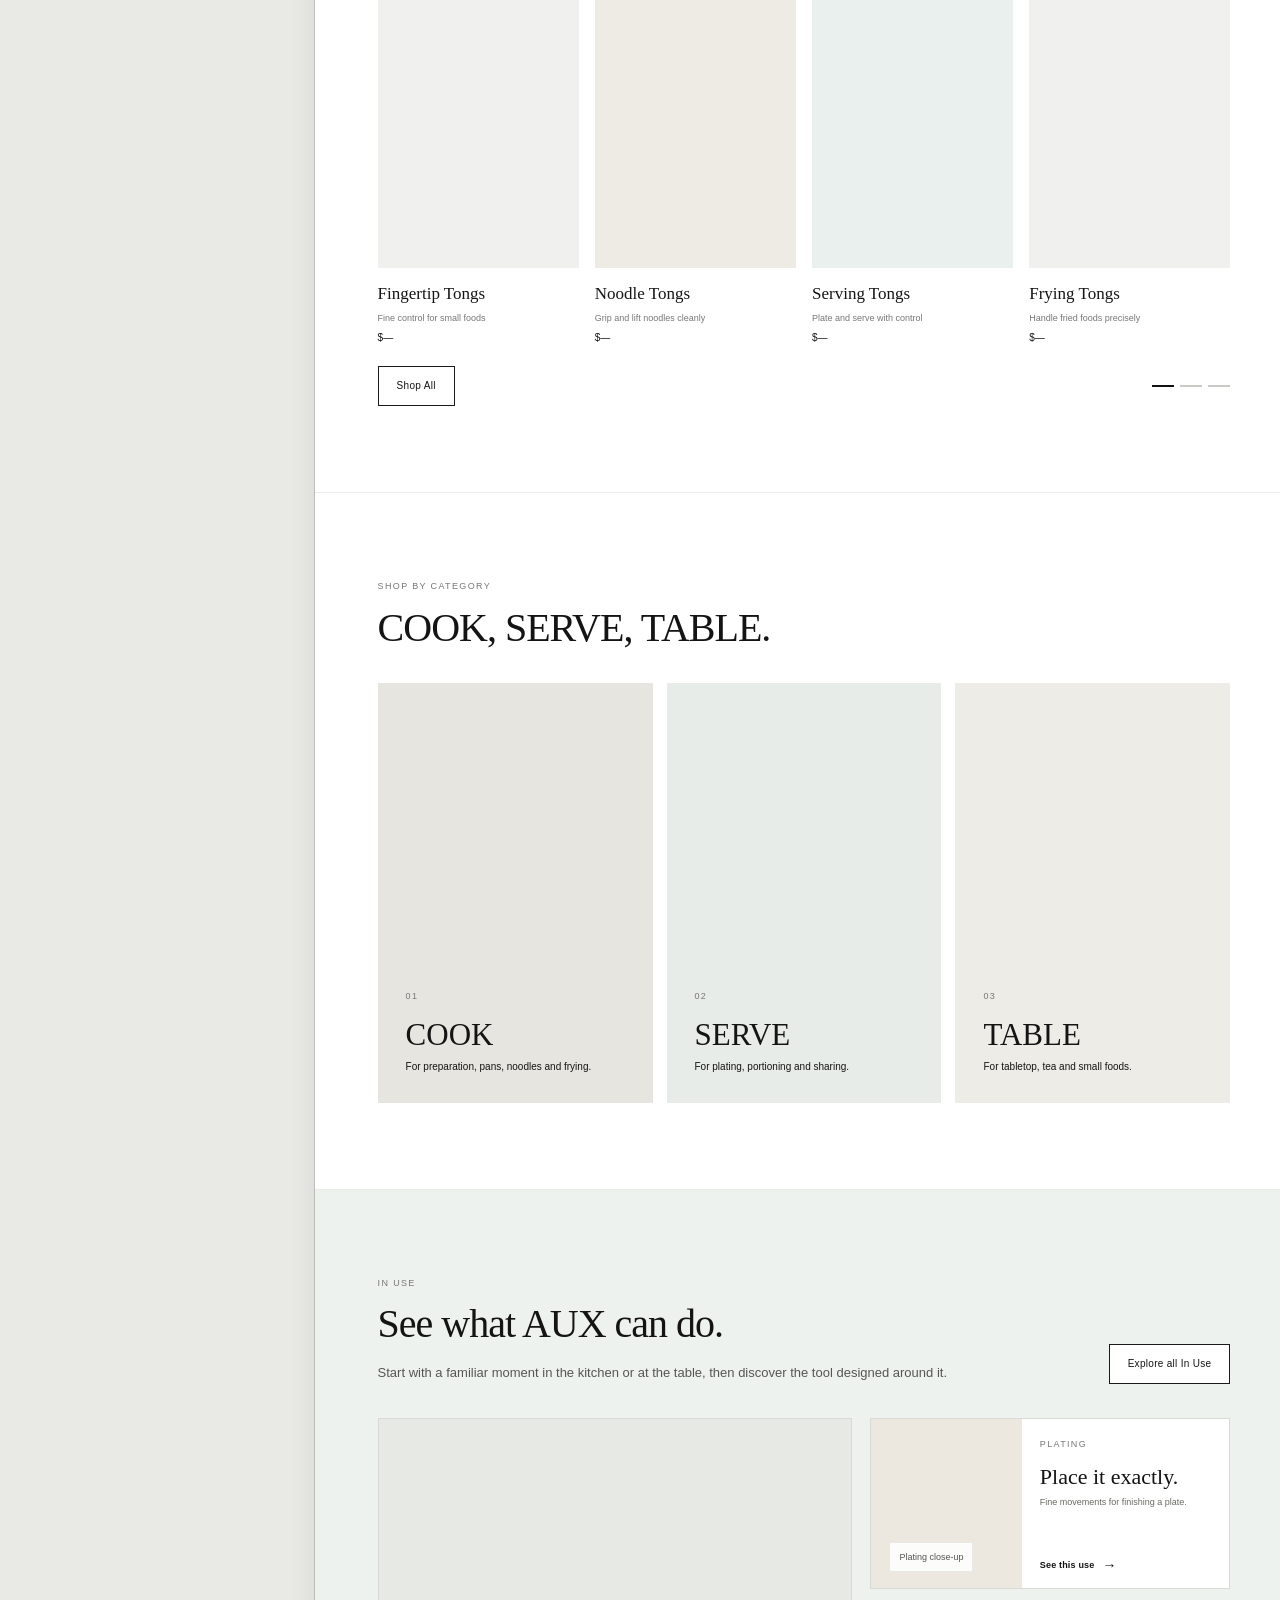
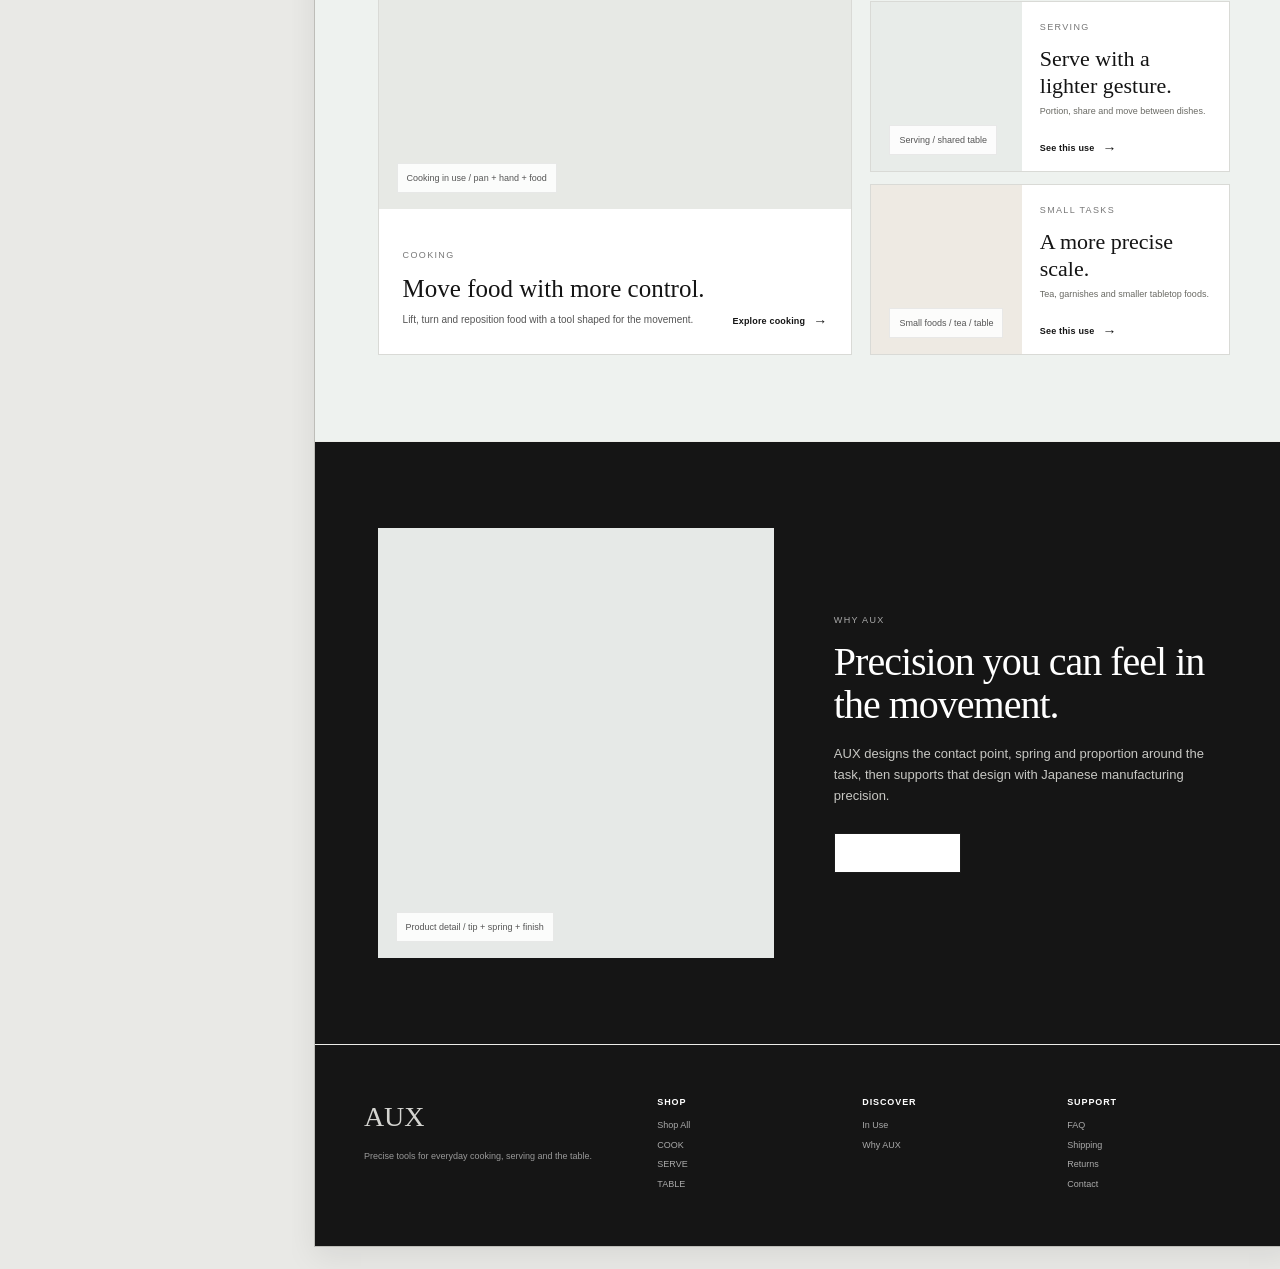
==== commit f4a4cfc2: "Load purchase-cognition UX refinement in English entry" ====
--- a/wireframe-en.html
+++ b/wireframe-en.html
@@ -7,6 +7,7 @@
 <link rel="stylesheet" href="wf-base.css" />
 <link rel="stylesheet" href="wf-components.css" />
 <link rel="stylesheet" href="wf-strategy-fixes.css" />
+<link rel="stylesheet" href="wf-ux-refinement.css" />
 <style>
   .ja-note{display:none!important}
 </style>
@@ -38,5 +39,6 @@
 <script src="wf-6.js"></script>
 <script src="wf-en-overrides.js"></script>
 <script src="wf-en-detail-overrides.js"></script>
+<script src="wf-ux-refinement.js"></script>
 </body>
 </html>
--- a/wf-ux-refinement.css
+++ b/wf-ux-refinement.css
@@ -0,0 +1,4 @@
+.home-precision-module{display:grid;grid-template-columns:minmax(320px,.8fr) minmax(0,1.2fr);gap:7%;align-items:center}.home-precision-copy .lead{max-width:520px}.home-precision-collage{display:grid;grid-template-columns:1.45fr .8fr;grid-template-rows:1fr 1fr;gap:10px;min-height:430px}.home-precision-visual{position:relative;background:#e7e9e5;min-height:0}.home-precision-visual.main{grid-row:1/3;background:#ece8df}.home-precision-visual:nth-child(2){background:#e5e9e7}.home-precision-visual:nth-child(3){background:#eeece7}.visual-caption{position:absolute;left:16px;top:14px;font-size:8px;letter-spacing:.1em;text-transform:uppercase;color:#666;background:rgba(255,255,255,.8);padding:5px 7px;border:1px solid rgba(0,0,0,.06)}
+.pdp-top-ux{display:grid;grid-template-columns:58% 42%;min-height:700px}.pdp-gallery-ux{display:grid;grid-template-columns:1.45fr .75fr;grid-template-rows:repeat(3,1fr);gap:1px;background:#fff;min-height:700px}.pdp-gallery-shot{position:relative;background:#e9ece8;min-height:0}.pdp-gallery-shot.main{grid-row:1/4;background:#efede7}.pdp-gallery-shot:nth-child(2){background:#e6ebe8}.pdp-gallery-shot:nth-child(3){background:#eee9e1}.pdp-gallery-shot:nth-child(4){background:#e8e8e4}.buybox .review-jump{display:inline-flex;gap:8px;align-items:center;font-size:9px;margin:10px 0 2px;text-decoration:none;border-bottom:1px solid #aaa;padding-bottom:2px}.buybox .compare-jump{display:block;margin-top:12px;font-size:9px;color:#666;text-decoration:underline;text-underline-offset:3px}.pdp-value-head,.pdp-proof-head{max-width:780px;margin-bottom:32px}.pdp-value-grid{display:grid;grid-template-columns:1.4fr .8fr .8fr;gap:12px}.pdp-value-card{border:1px solid #deded9;background:#fff;overflow:hidden}.pdp-value-visual{height:330px;position:relative;background:#e8ebe7}.pdp-value-card.main .pdp-value-visual{height:430px;background:#ece8df}.pdp-value-card:nth-child(2) .pdp-value-visual{background:#e7ece9}.pdp-value-card:nth-child(3) .pdp-value-visual{background:#eeebe5}.pdp-value-copy{padding:20px 20px 22px}.pdp-value-copy .h3{font-size:22px}.pdp-value-copy p{font-size:9px;color:#676762;margin:7px 0 0}.pdp-proof-layout{display:grid;grid-template-columns:1.15fr .85fr;gap:20px;align-items:stretch}.pdp-proof-main{position:relative;min-height:520px;background:#e4e8e6}.pdp-proof-stack{display:grid;grid-template-rows:1fr 1fr;gap:12px}.pdp-proof-item{display:grid;grid-template-columns:43% 1fr;min-height:250px;border:1px solid #d9dad6;background:#fff}.pdp-proof-visual{position:relative;background:#ece8e1}.pdp-proof-item:nth-child(2) .pdp-proof-visual{background:#e8ece9}.pdp-proof-copy{padding:24px;display:flex;flex-direction:column;justify-content:center}.pdp-proof-copy .h3{font-size:22px}.pdp-proof-copy p{font-size:9px;color:#676762;margin:7px 0 0}.pdp-proof-main-copy{position:absolute;left:22px;right:22px;bottom:20px;background:rgba(255,255,255,.9);padding:22px;max-width:520px}.pdp-proof-main-copy .h3{font-size:25px}.pdp-proof-main-copy p{font-size:9px;color:#62625d;margin:7px 0 0}.review-shell{display:grid;grid-template-columns:260px 1fr;gap:42px;margin-top:30px}.review-overview{border-right:1px solid #ddd;padding-right:38px}.review-overview .review-placeholder-score{font-family:var(--display);font-size:48px;line-height:1}.review-overview .stars-line{font-size:12px;letter-spacing:.1em;margin:10px 0}.review-overview p{font-size:9px;color:#6b6b66}.review-placeholder-list{border-top:1px solid #ddd}.review-placeholder{display:grid;grid-template-columns:150px 1fr;gap:28px;padding:20px 0;border-bottom:1px solid #ddd}.review-placeholder .meta{font-size:8px;color:#777}.review-placeholder b{font-family:var(--display);font-size:18px;font-weight:400}.review-placeholder p{font-size:9px;color:#666;margin:6px 0 0;max-width:620px}.pdp-compare-wrap{overflow:auto;margin-top:30px}.pdp-compare-table{display:grid;grid-template-columns:150px repeat(3,minmax(190px,1fr));min-width:800px;border-top:1px solid #d6d6d1;border-left:1px solid #d6d6d1}.pdp-compare-cell{padding:17px 18px;border-right:1px solid #d6d6d1;border-bottom:1px solid #d6d6d1;background:#fff;font-size:9px}.pdp-compare-cell.label{background:#f4f4f1;color:#686863;font-weight:700}.pdp-compare-cell.product{padding:18px}.pdp-compare-thumb{height:150px;background:#eceeea;margin-bottom:12px}.pdp-compare-cell.product:nth-child(3) .pdp-compare-thumb{background:#eeebe5}.pdp-compare-cell.product:nth-child(4) .pdp-compare-thumb{background:#e7ece9}.pdp-compare-name{font-family:var(--display);font-size:17px}.pdp-brand-trust{display:grid;grid-template-columns:.9fr 1.1fr;gap:7%;align-items:center}.pdp-brand-visual{min-height:430px;position:relative;background:#dfe4e1}.pdp-brand-copy .lead{max-width:540px}.pdp-explore-band{text-align:center;max-width:800px;margin:0 auto}.pdp-explore-band .lead{margin:14px auto 0}
+@media(max-width:1100px){.home-precision-module{grid-template-columns:1fr}.home-precision-collage{min-height:380px}.pdp-value-grid{grid-template-columns:1fr 1fr}.pdp-value-card.main{grid-column:1/-1}.pdp-proof-layout{grid-template-columns:1fr}.review-shell{grid-template-columns:1fr}.review-overview{border-right:0;border-bottom:1px solid #ddd;padding:0 0 26px}.pdp-brand-trust{grid-template-columns:1fr}.pdp-brand-visual{min-height:340px}}
+@media(max-width:760px){.home-precision-collage{grid-template-columns:1fr;grid-template-rows:280px 180px 180px}.home-precision-visual.main{grid-row:auto}.pdp-value-grid{grid-template-columns:1fr}.pdp-value-card.main{grid-column:auto}.pdp-proof-item{grid-template-columns:1fr}.pdp-proof-visual{min-height:180px}.review-placeholder{grid-template-columns:1fr}}
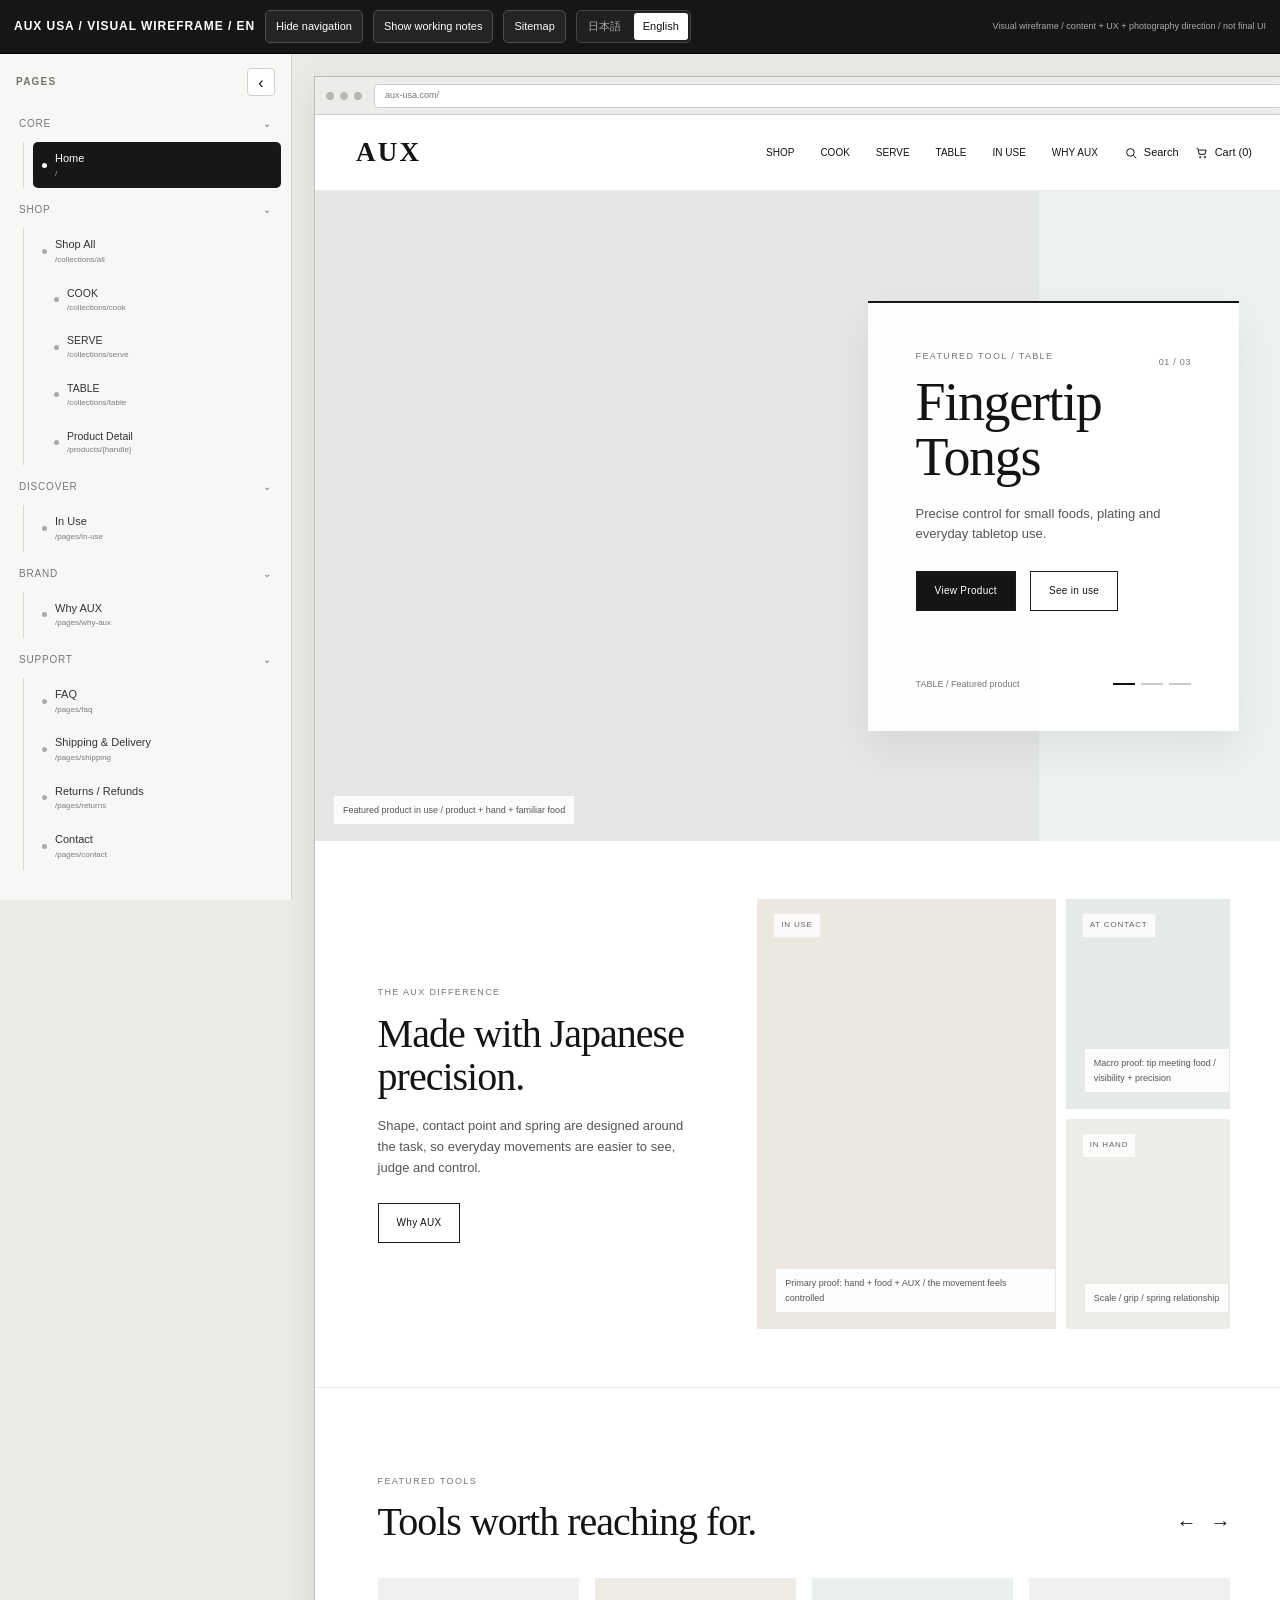
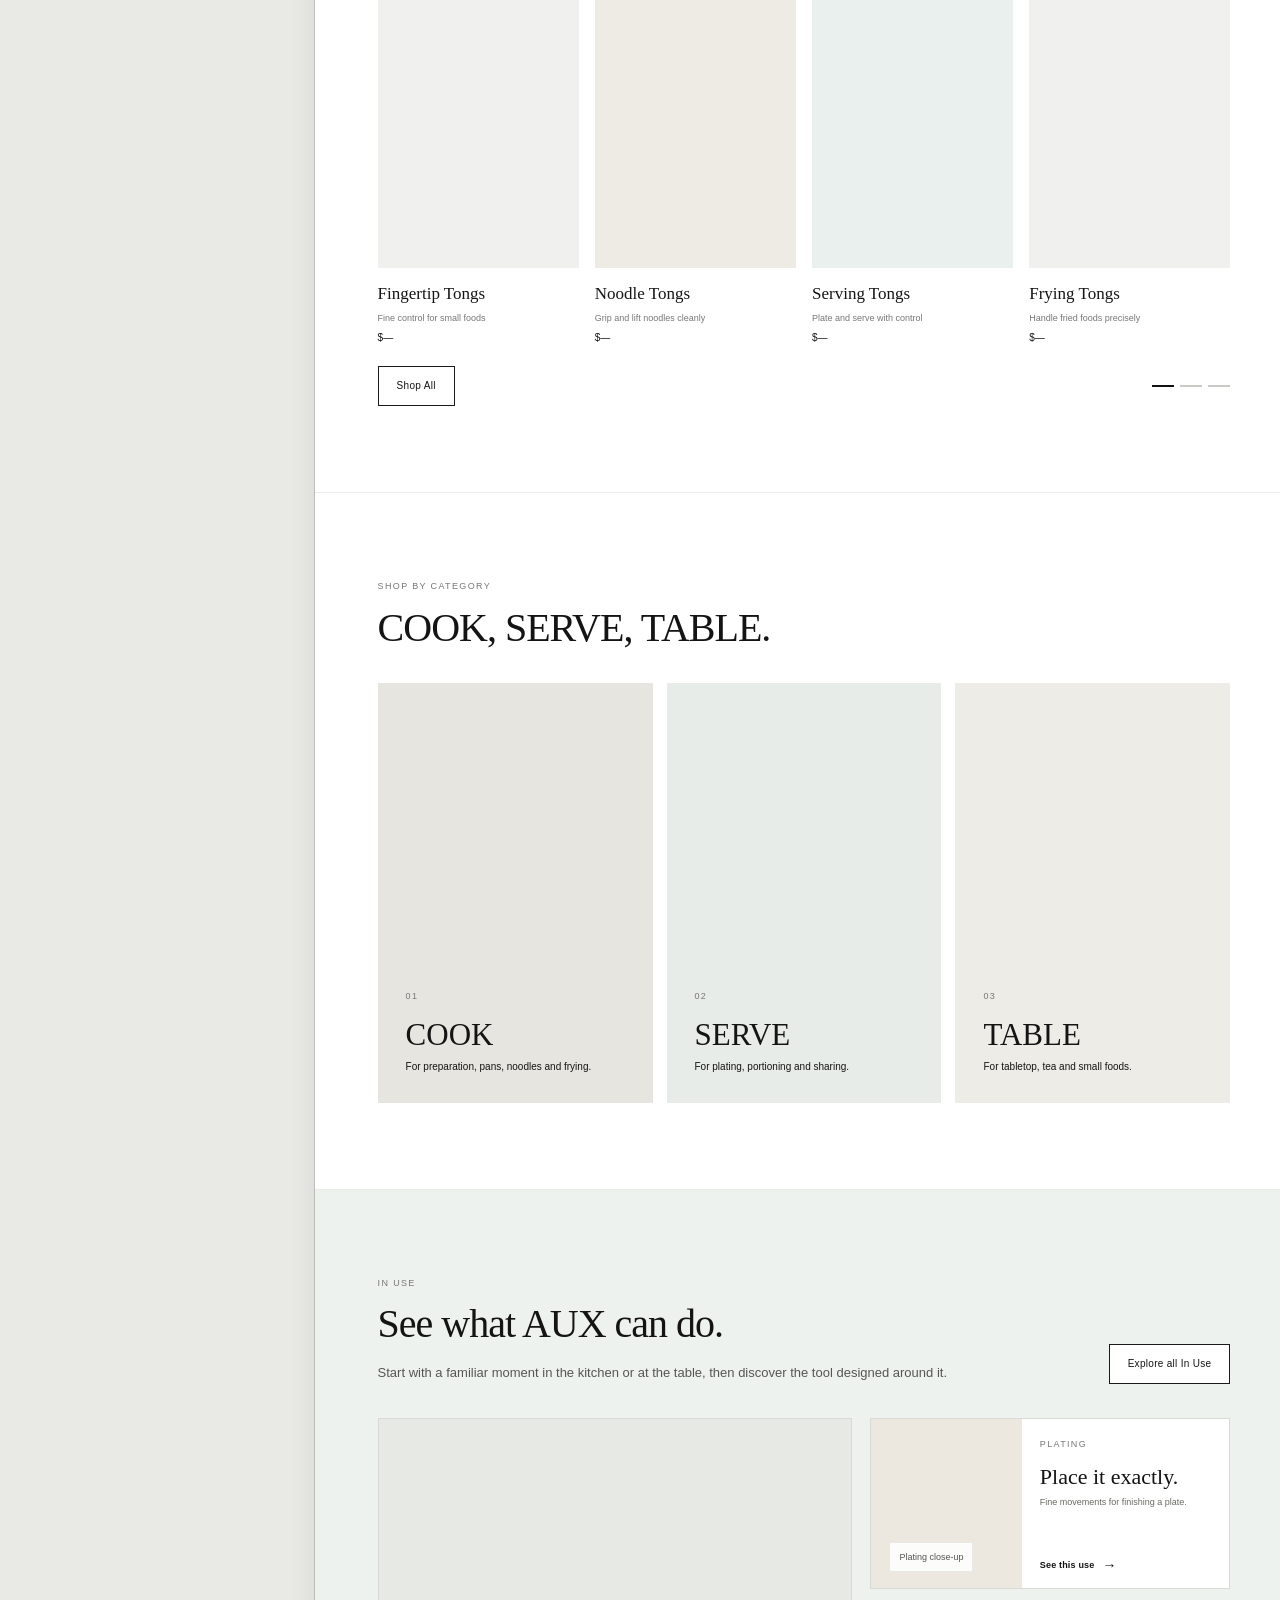
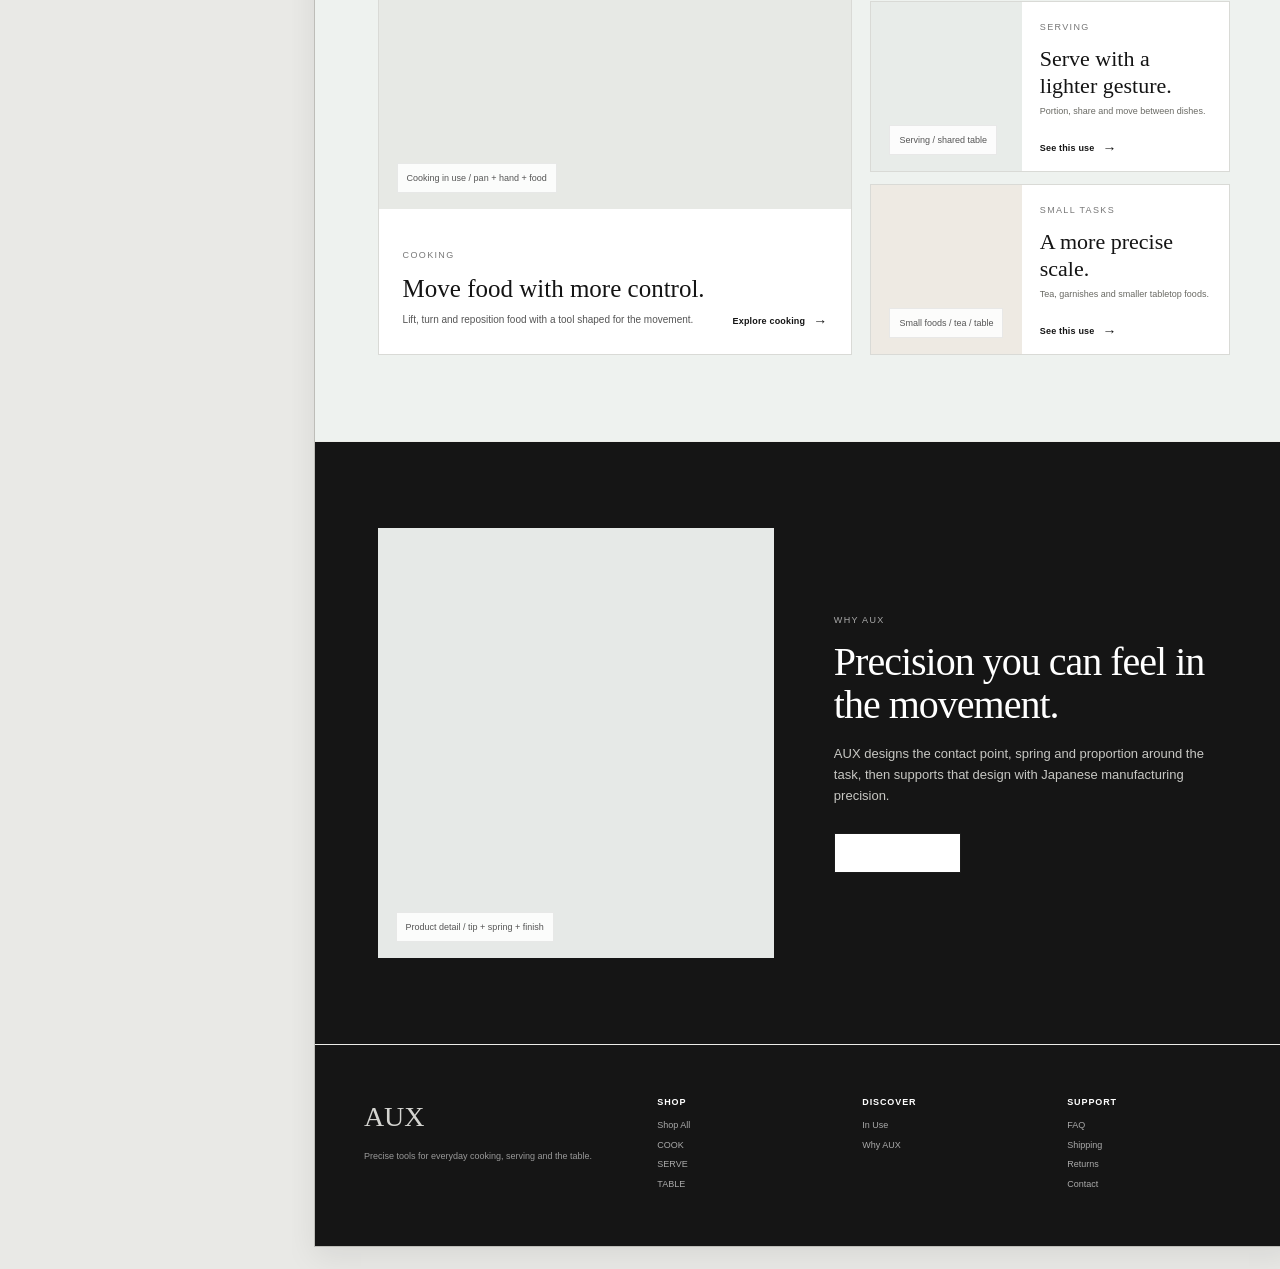
==== commit e2780e28: "Enable Japanese English wireframe toggle" ====
--- a/wireframe-en.html
+++ b/wireframe-en.html
@@ -8,6 +8,8 @@
 <link rel="stylesheet" href="wf-components.css" />
 <link rel="stylesheet" href="wf-strategy-fixes.css" />
 <link rel="stylesheet" href="wf-ux-refinement.css" />
+<link rel="stylesheet" href="wf-pdp-layout-fix.css" />
+<link rel="stylesheet" href="wf-locale.css" />
 <style>
   .ja-note{display:none!important}
 </style>
@@ -40,5 +42,7 @@
 <script src="wf-en-overrides.js"></script>
 <script src="wf-en-detail-overrides.js"></script>
 <script src="wf-ux-refinement.js"></script>
+<script src="wf-pdp-layout-fix.js"></script>
+<script src="wf-locale.js"></script>
 </body>
 </html>
--- a/wf-pdp-layout-fix.css
+++ b/wf-pdp-layout-fix.css
@@ -0,0 +1,4 @@
+.pdp-gallery-ux{display:flex!important;flex-direction:column;gap:10px;background:#f4f4f1;padding:18px;min-height:700px}.pdp-gallery-stage{position:relative;min-height:590px;flex:1}.pdp-gallery-stage .pdp-gallery-shot{position:absolute;inset:0;min-height:0;height:100%;background:#efede7}.pdp-gallery-stage .pdp-gallery-shot.media-1{background:#e6ebe8}.pdp-gallery-stage .pdp-gallery-shot.media-2{background:#eee9e1}.pdp-gallery-stage .pdp-gallery-shot.media-3{background:#e8e8e4}.pdp-gallery-thumbs{display:grid;grid-template-columns:repeat(4,minmax(0,1fr));gap:8px}.pdp-gallery-thumb{position:relative;height:88px;border:1px solid transparent;background:#efede7;padding:0;cursor:pointer;overflow:hidden}.pdp-gallery-thumb.media-1{background:#e6ebe8}.pdp-gallery-thumb.media-2{background:#eee9e1}.pdp-gallery-thumb.media-3{background:#e8e8e4}.pdp-gallery-thumb.active{border-color:#171717}.pdp-gallery-thumb:focus-visible{outline:2px solid #171717;outline-offset:2px}.pdp-gallery-thumb .photo-label{display:none}.pdp-gallery-thumb-index{position:absolute;left:8px;bottom:6px;font-size:8px;letter-spacing:.08em;color:#666;background:rgba(255,255,255,.82);padding:2px 5px}
+.pdp-value-grid{display:grid!important;grid-template-columns:repeat(3,minmax(0,1fr))!important;gap:16px}.pdp-value-card,.pdp-value-card.main{display:grid;grid-template-rows:330px auto;min-width:0}.pdp-value-card .pdp-value-visual,.pdp-value-card.main .pdp-value-visual{height:auto!important;min-height:330px}.pdp-value-card.main .pdp-value-visual{background:#ece8df}.pdp-value-copy{height:100%}
+.pdp-proof-layout.equalized{display:grid!important;grid-template-columns:repeat(3,minmax(0,1fr))!important;gap:16px;align-items:stretch}.pdp-proof-layout.equalized .pdp-proof-equal-card{border:1px solid #d9dad6;background:#fff;display:grid;grid-template-rows:300px auto;min-width:0}.pdp-proof-layout.equalized .pdp-proof-equal-visual{position:relative;background:#e4e8e6;min-height:300px}.pdp-proof-layout.equalized .pdp-proof-equal-card:nth-child(2) .pdp-proof-equal-visual{background:#ece8e1}.pdp-proof-layout.equalized .pdp-proof-equal-card:nth-child(3) .pdp-proof-equal-visual{background:#e8ece9}.pdp-proof-layout.equalized .pdp-proof-equal-copy{padding:22px}.pdp-proof-layout.equalized .pdp-proof-equal-copy .h3{font-size:22px}.pdp-proof-layout.equalized .pdp-proof-equal-copy p{font-size:9px;color:#676762;margin:7px 0 0}
+@media(max-width:900px){.pdp-top-ux{grid-template-columns:1fr}.pdp-gallery-stage{min-height:520px}.pdp-value-grid,.pdp-proof-layout.equalized{grid-template-columns:1fr!important}.pdp-value-card,.pdp-value-card.main{grid-template-rows:300px auto}.pdp-proof-layout.equalized .pdp-proof-equal-card{grid-template-rows:280px auto}}
--- a/wf-locale.css
+++ b/wf-locale.css
@@ -0,0 +1,2 @@
+.locale-switch{display:flex;align-items:center;gap:4px;padding:2px;border:1px solid #444;border-radius:5px;background:#202020}.locale-switch .toolbtn{border:0;border-radius:3px;padding:5px 9px;background:transparent;color:#aaa}.locale-switch .toolbtn:hover{background:#303030;color:#fff}.locale-switch .toolbtn.active{background:#fff;color:#111}
+html[lang="ja"] .display{font-family:var(--sans);letter-spacing:-.035em}.toolbar .locale-switch{flex:0 0 auto}
